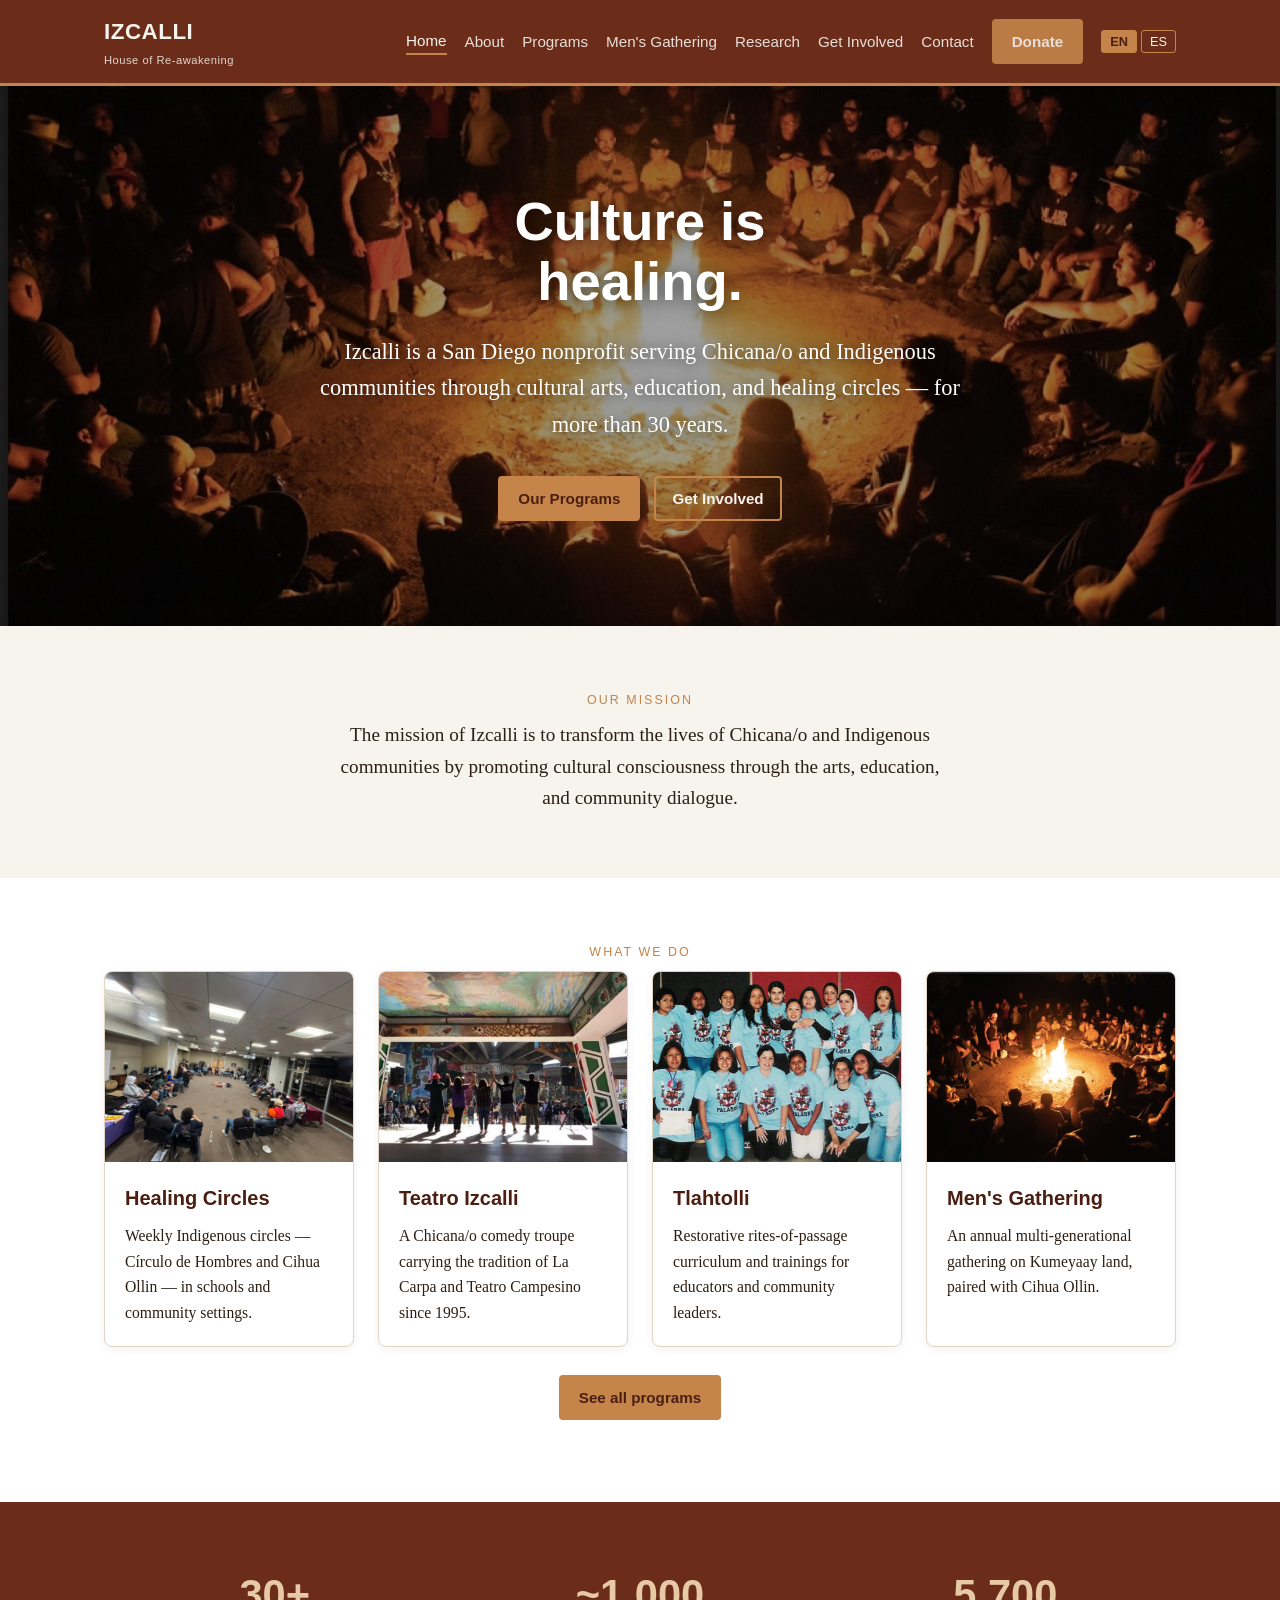
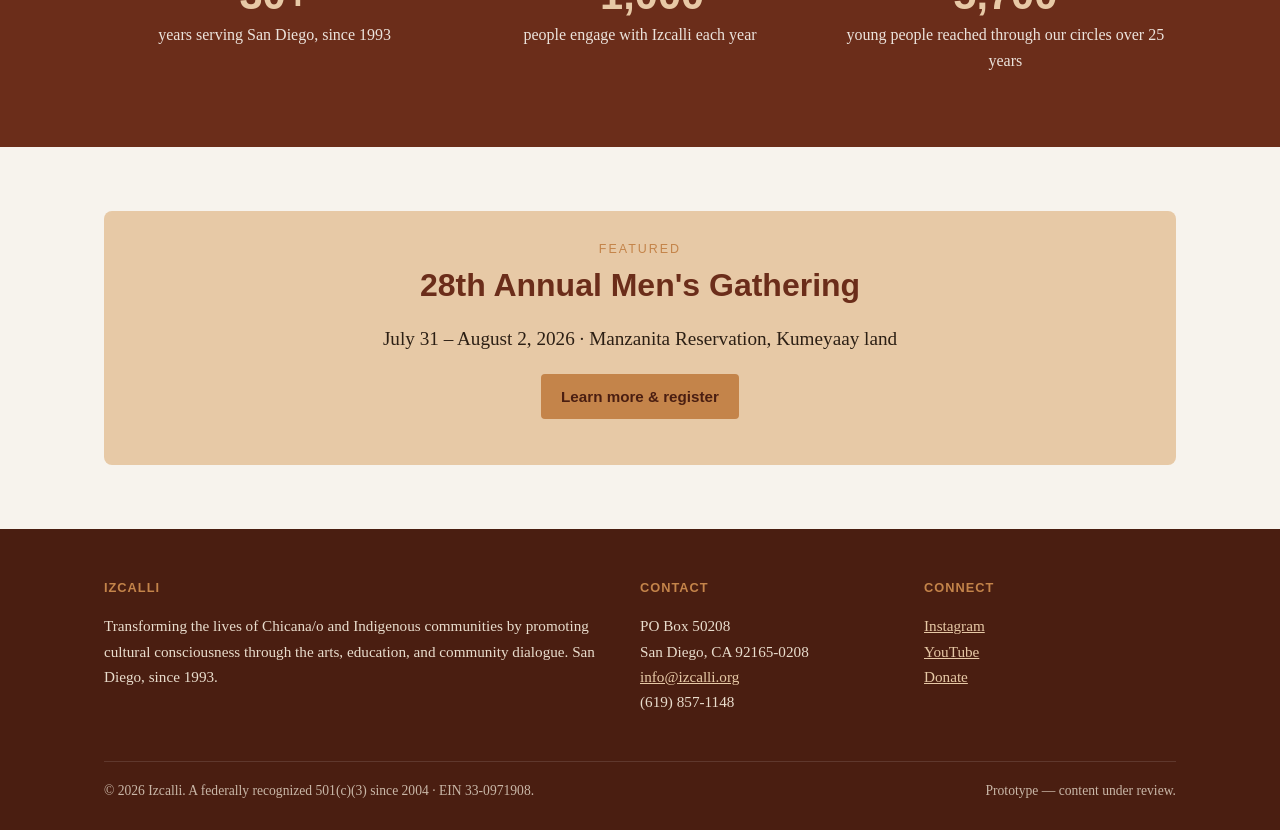
==== index.html @ 0451aa92 "Izcalli.org Phase 1 prototype (noindex preview)" ====
<!DOCTYPE html>
<html lang="en">
<head>
<meta charset="utf-8">
<meta name="viewport" content="width=device-width, initial-scale=1">
<meta name="robots" content="noindex, nofollow">
<title>Home &middot; Izcalli</title>
<link rel="stylesheet" href="assets/style.css">
</head>
<body>
<header class="site-header"><div class="wrap">
  <a class="brand" href="index.html">IZCALLI<small>House of Re-awakening</small></a>
  <nav class="nav"><a href="index.html" class="active">Home</a><a href="about.html">About</a><a href="programs.html">Programs</a><a href="mens-gathering.html">Men's Gathering</a><a href="research.html">Research</a><a href="get-involved.html">Get Involved</a><a href="contact.html">Contact</a>
    <a class="btn" href="donate.html">Donate</a>
    <span class="lang"><button class="on" type="button">EN</button><button type="button" onclick="esNote()">ES</button></span>
  </nav>
</div></header>

<section class="hero">
  <img src="assets/img/hero-circle.jpg" alt="Community gathered around a fire at night">
  <div class="overlay">
    <h1>Culture is healing.</h1>
    <p>Izcalli is a San Diego nonprofit serving Chicana/o and Indigenous communities through cultural arts, education, and healing circles &mdash; for more than 30 years.</p>
    <div class="cta-row">
      <a class="btn" href="programs.html">Our Programs</a>
      <a class="btn ghost" href="get-involved.html">Get Involved</a>
    </div>
  </div>
</section>

<section class="section">
  <div class="wrap center">
    <p class="kicker">Our Mission</p>
    <p class="lead" style="max-width:64ch;margin:0 auto">The mission of Izcalli is to transform the lives of Chicana/o and Indigenous communities by promoting cultural consciousness through the arts, education, and community dialogue.</p>
  </div>
</section>

<section class="section alt">
  <div class="wrap">
    <p class="kicker center">What We Do</p>
    <div class="grid cols-4">
      <div class="card"><img src="assets/img/healing-circle.jpg" alt="Indigenous healing circle"><div class="body"><h3>Healing Circles</h3><p>Weekly Indigenous circles &mdash; C&iacute;rculo de Hombres and Cihua Ollin &mdash; in schools and community settings.</p></div></div>
      <div class="card"><img src="assets/img/teatro.jpg" alt="Teatro Izcalli performers"><div class="body"><h3>Teatro Izcalli</h3><p>A Chicana/o comedy troupe carrying the tradition of La Carpa and Teatro Campesino since 1995.</p></div></div>
      <div class="card"><img src="assets/img/cihua-ollin.jpg" alt="Tlahtolli youth cohort"><div class="body"><h3>Tlahtolli</h3><p>Restorative rites-of-passage curriculum and trainings for educators and community leaders.</p></div></div>
      <div class="card"><img src="assets/img/hero-circle.jpg" alt="Annual Men's Gathering fire"><div class="body"><h3>Men's Gathering</h3><p>An annual multi-generational gathering on Kumeyaay land, paired with Cihua Ollin.</p></div></div>
    </div>
    <p class="center" style="margin-top:28px"><a class="btn" href="programs.html">See all programs</a></p>
  </div>
</section>

<section class="section impact">
  <div class="wrap">
    <div class="grid">
      <div class="stat"><div class="num">30+</div><div class="lbl">years serving San Diego, since 1993</div></div>
      <div class="stat"><div class="num">~1,000</div><div class="lbl">people engage with Izcalli each year</div></div>
      <div class="stat"><div class="num">5,700</div><div class="lbl">young people reached through our circles over 25 years</div></div>
    </div>
  </div>
</section>

<section class="section">
  <div class="wrap">
    <div class="calloutbox">
      <p class="kicker">Featured</p>
      <h2 style="margin-bottom:.2em">28th Annual Men's Gathering</h2>
      <p class="lead">July 31 &ndash; August 2, 2026 &middot; Manzanita Reservation, Kumeyaay land</p>
      <p><a class="btn" href="mens-gathering.html">Learn more &amp; register</a></p>
    </div>
  </div>
</section>

<footer class="site-footer"><div class="wrap">
  <div class="grid">
    <div>
      <h4>Izcalli</h4>
      <p>Transforming the lives of Chicana/o and Indigenous communities by promoting cultural consciousness through the arts, education, and community dialogue. San Diego, since 1993.</p>
    </div>
    <div>
      <h4>Contact</h4>
      <p>PO Box 50208<br>San Diego, CA 92165-0208<br>
      <a href="mailto:info@izcalli.org">info@izcalli.org</a><br>(619) 857-1148</p>
    </div>
    <div>
      <h4>Connect</h4>
      <p><a href="https://www.instagram.com/teatroizcalli/">Instagram</a><br>
      <a href="https://www.youtube.com/@IzcalliOrg">YouTube</a><br>
      <a href="donate.html">Donate</a></p>
    </div>
  </div>
  <div class="bottom">
    <span>&copy; 2026 Izcalli. A federally recognized 501(c)(3) since 2004 &middot; EIN 33-0971908.</span>
    <span>Prototype &mdash; content under review.</span>
  </div>
</div></footer>
<script>function esNote(){alert("La versi\u00f3n en espa\u00f1ol est\u00e1 en camino. The Spanish version of this site is coming soon.");}</script>
</body>
</html>
---- assets/style.css ----
/* Izcalli.org — Phase 1 prototype stylesheet
   Earth-tone palette carried from the existing izcalli-history.html:
   cream #F7F3ED · ink #2C1F14 · maroon #6B2D1A · tan/ochre #C4844A */

:root{
  --cream:#F7F3ED;
  --ink:#2C1F14;
  --maroon:#6B2D1A;
  --maroon-dark:#4A1E11;
  --tan:#C4844A;
  --tan-soft:#E7C9A6;
  --line:#E0D5C5;
  --max:1120px;
}

*{box-sizing:border-box}
html{scroll-behavior:smooth}
body{
  margin:0;
  font-family:Georgia,'Times New Roman',serif;
  background:var(--cream);
  color:var(--ink);
  line-height:1.65;
  font-size:18px;
}
img{max-width:100%;display:block}
a{color:var(--maroon)}
h1,h2,h3,h4,.sans{font-family:'Helvetica Neue',Arial,sans-serif}
h2{font-size:2rem;color:var(--maroon);margin:0 0 .6em;line-height:1.15}
h3{font-size:1.25rem;color:var(--maroon-dark);margin:0 0 .4em}
.wrap{max-width:var(--max);margin:0 auto;padding:0 24px}
.section{padding:64px 0}
.section.alt{background:#fff}
.lead{font-size:1.2rem}
.center{text-align:center}
.muted{color:#6b5d4d;font-size:.95rem}

/* ---------- Header ---------- */
.site-header{
  position:sticky;top:0;z-index:50;
  background:var(--maroon);color:var(--cream);
  border-bottom:3px solid var(--tan);
}
.site-header .wrap{display:flex;align-items:center;gap:24px;
  padding-top:14px;padding-bottom:14px;flex-wrap:wrap}
.brand{font-family:'Helvetica Neue',Arial,sans-serif;font-weight:700;
  font-size:1.4rem;color:var(--cream);text-decoration:none;letter-spacing:.5px}
.brand small{display:block;font-weight:400;font-size:.7rem;opacity:.85;letter-spacing:.5px}
.nav{display:flex;gap:18px;flex-wrap:wrap;margin-left:auto;align-items:center}
.nav a{color:var(--cream);text-decoration:none;font-family:'Helvetica Neue',Arial,sans-serif;
  font-size:.95rem;opacity:.9}
.nav a:hover,.nav a.active{opacity:1;border-bottom:2px solid var(--tan)}
.btn{display:inline-block;background:var(--tan);color:var(--maroon-dark);
  text-decoration:none;font-family:'Helvetica Neue',Arial,sans-serif;font-weight:700;
  padding:10px 20px;border-radius:4px;border:none;cursor:pointer;font-size:.95rem}
.btn:hover{background:var(--tan-soft)}
.btn.ghost{background:transparent;border:2px solid var(--tan);color:var(--cream);padding:8px 16px}
.lang{display:flex;gap:4px;align-items:center;font-family:'Helvetica Neue',Arial,sans-serif;font-size:.8rem}
.lang button{background:transparent;border:1px solid var(--tan);color:var(--cream);
  border-radius:3px;padding:3px 8px;cursor:pointer;font-size:.8rem}
.lang button.on{background:var(--tan);color:var(--maroon-dark);font-weight:700}

/* ---------- Hero ---------- */
.hero{position:relative;color:#fff;text-align:center}
.hero img{width:100%;height:clamp(360px,60vh,620px);object-fit:cover;filter:brightness(.62)}
.hero .overlay{position:absolute;inset:0;display:flex;flex-direction:column;
  justify-content:center;align-items:center;padding:24px}
.hero h1{font-family:'Helvetica Neue',Arial,sans-serif;font-size:clamp(2rem,5vw,3.4rem);
  margin:0 0 .4em;max-width:14ch;text-shadow:0 2px 18px rgba(0,0,0,.55);line-height:1.1}
.hero p{font-size:clamp(1.05rem,2.4vw,1.4rem);max-width:60ch;
  text-shadow:0 2px 14px rgba(0,0,0,.6);margin:0 0 1.4em}
.hero .cta-row{display:flex;gap:14px;flex-wrap:wrap;justify-content:center}

.pagehead{background:var(--maroon-dark);color:var(--cream);padding:56px 0}
.pagehead h1{font-family:'Helvetica Neue',Arial,sans-serif;font-size:clamp(1.9rem,4vw,2.8rem);margin:0 0 .3em}
.pagehead p{margin:0;opacity:.9;max-width:60ch}
.kicker{font-family:'Helvetica Neue',Arial,sans-serif;text-transform:uppercase;
  letter-spacing:2px;font-size:.78rem;color:var(--tan);margin:0 0 8px}

/* ---------- Cards ---------- */
.grid{display:grid;gap:24px}
.cols-2{grid-template-columns:repeat(2,1fr)}
.cols-3{grid-template-columns:repeat(3,1fr)}
.cols-4{grid-template-columns:repeat(4,1fr)}
.card{background:#fff;border:1px solid var(--line);border-radius:8px;overflow:hidden;
  box-shadow:0 2px 10px rgba(74,30,17,.06);display:flex;flex-direction:column}
.card img{height:190px;object-fit:cover;width:100%}
.card .body{padding:20px}
.card h3{margin-top:0}
.card p{margin:0;font-size:.98rem}

.split{display:grid;grid-template-columns:1fr 1fr;gap:48px;align-items:center}
.split img{border-radius:8px;box-shadow:0 6px 20px rgba(74,30,17,.12)}

/* impact band */
.impact{background:var(--maroon);color:var(--cream);text-align:center}
.impact .grid{grid-template-columns:repeat(3,1fr)}
.stat{padding:8px}
.stat .num{font-family:'Helvetica Neue',Arial,sans-serif;font-size:2.6rem;font-weight:700;color:var(--tan-soft);line-height:1}
.stat .lbl{font-size:1rem;opacity:.92;margin-top:6px}

/* pillars / lists */
.pillars{display:grid;grid-template-columns:repeat(2,1fr);gap:22px;margin-top:8px}
.pillar{background:var(--cream);border-left:4px solid var(--tan);padding:16px 20px;border-radius:0 6px 6px 0}
.pillar h3{margin:0 0 .3em;font-size:1.08rem}
.pillar p{margin:0;font-size:.96rem}

blockquote{margin:0;padding:18px 26px;border-left:5px solid var(--tan);
  background:#fff;font-style:italic;color:var(--maroon-dark);font-size:1.15rem;border-radius:0 8px 8px 0}

.timeline{list-style:none;padding:0;margin:0;border-left:3px solid var(--tan);max-width:760px}
.timeline li{position:relative;padding:0 0 26px 28px}
.timeline li::before{content:"";position:absolute;left:-9px;top:4px;width:14px;height:14px;
  background:var(--maroon);border:3px solid var(--cream);border-radius:50%}
.timeline .yr{font-family:'Helvetica Neue',Arial,sans-serif;font-weight:700;color:var(--maroon)}

.calloutbox{background:var(--tan-soft);border-radius:8px;padding:28px 32px;text-align:center}
.note{background:#fff7ec;border:1px dashed var(--tan);border-radius:6px;padding:12px 16px;
  font-size:.9rem;color:#7a5a32}

.recog{columns:2;column-gap:40px}
.recog li{margin-bottom:8px;break-inside:avoid}
@media(max-width:760px){.recog{columns:1}}

ul.clean{list-style:none;padding:0}
ul.clean li{padding:8px 0 8px 28px;position:relative;border-bottom:1px solid var(--line)}
ul.clean li::before{content:"❖";position:absolute;left:0;color:var(--tan)}

/* ---------- Footer ---------- */
.site-footer{background:var(--maroon-dark);color:#e9ddcd;padding:48px 0 28px;font-size:.95rem}
.site-footer a{color:var(--tan-soft)}
.site-footer .grid{grid-template-columns:2fr 1fr 1fr;gap:32px}
.site-footer h4{font-family:'Helvetica Neue',Arial,sans-serif;color:var(--tan);
  text-transform:uppercase;letter-spacing:1px;font-size:.8rem;margin:0 0 12px}
.site-footer .bottom{border-top:1px solid rgba(255,255,255,.15);margin-top:32px;
  padding-top:18px;display:flex;justify-content:space-between;flex-wrap:wrap;gap:8px;opacity:.8;font-size:.85rem}

/* responsive */
@media(max-width:880px){
  .cols-3,.cols-4{grid-template-columns:repeat(2,1fr)}
  .split,.pillars,.impact .grid,.site-footer .grid{grid-template-columns:1fr}
  .nav{width:100%;margin-left:0}
}
@media(max-width:520px){
  .cols-2,.cols-3,.cols-4,.impact .grid{grid-template-columns:1fr}
}
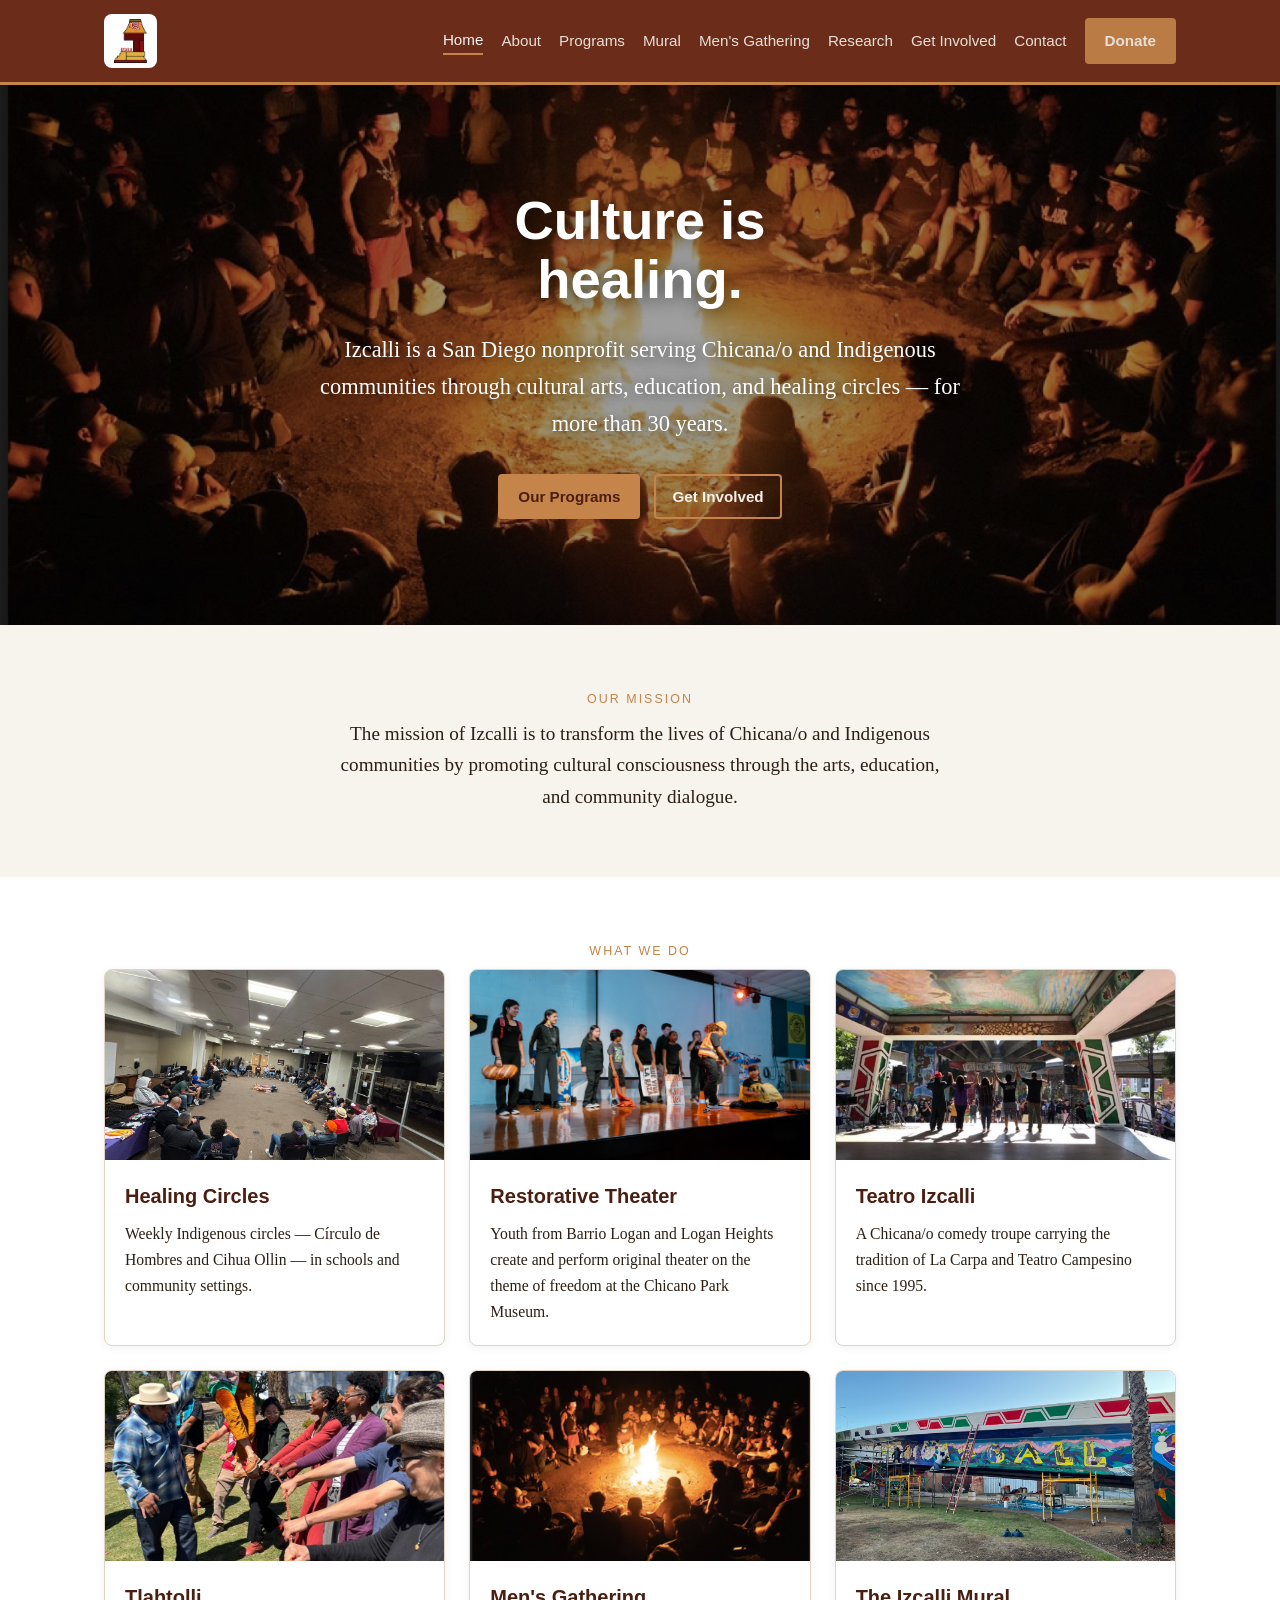
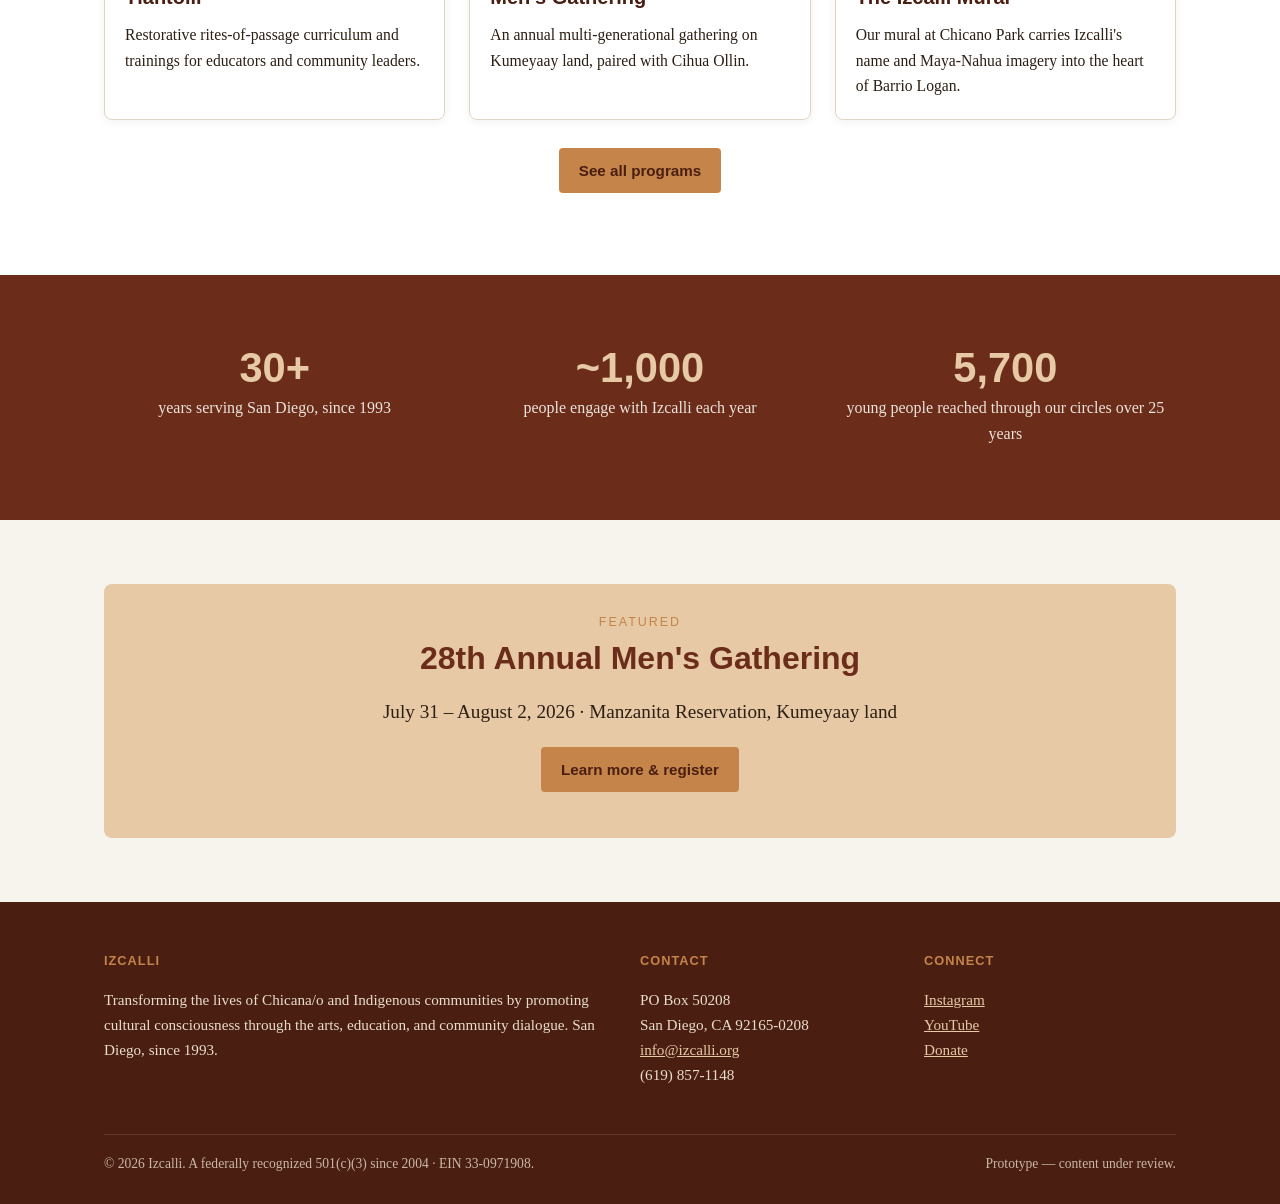
==== commit bdbfe654: "Site edits: logo, Mural page, Restorative Theater, full board bios, research stats; remove EN/ES tog" ====
--- a/index.html
+++ b/index.html
@@ -9,10 +9,9 @@
 </head>
 <body>
 <header class="site-header"><div class="wrap">
-  <a class="brand" href="index.html">IZCALLI<small>House of Re-awakening</small></a>
-  <nav class="nav"><a href="index.html" class="active">Home</a><a href="about.html">About</a><a href="programs.html">Programs</a><a href="mens-gathering.html">Men's Gathering</a><a href="research.html">Research</a><a href="get-involved.html">Get Involved</a><a href="contact.html">Contact</a>
+  <a class="brand" href="index.html"><img src="assets/img/logo.png" alt="Izcalli"></a>
+  <nav class="nav"><a href="index.html" class="active">Home</a><a href="about.html">About</a><a href="programs.html">Programs</a><a href="mural.html">Mural</a><a href="mens-gathering.html">Men's Gathering</a><a href="research.html">Research</a><a href="get-involved.html">Get Involved</a><a href="contact.html">Contact</a>
     <a class="btn" href="donate.html">Donate</a>
-    <span class="lang"><button class="on" type="button">EN</button><button type="button" onclick="esNote()">ES</button></span>
   </nav>
 </div></header>
 
@@ -38,11 +37,13 @@
 <section class="section alt">
   <div class="wrap">
     <p class="kicker center">What We Do</p>
-    <div class="grid cols-4">
+    <div class="grid cols-3">
       <div class="card"><img src="assets/img/healing-circle.jpg" alt="Indigenous healing circle"><div class="body"><h3>Healing Circles</h3><p>Weekly Indigenous circles &mdash; C&iacute;rculo de Hombres and Cihua Ollin &mdash; in schools and community settings.</p></div></div>
+      <div class="card"><a href="programs.html"><img src="assets/img/restorative-theater.jpg" alt="Youth performing original theater at Chicano Park"></a><div class="body"><h3>Restorative Theater</h3><p>Youth from Barrio Logan and Logan Heights create and perform original theater on the theme of freedom at the Chicano Park Museum.</p></div></div>
       <div class="card"><img src="assets/img/teatro.jpg" alt="Teatro Izcalli performers"><div class="body"><h3>Teatro Izcalli</h3><p>A Chicana/o comedy troupe carrying the tradition of La Carpa and Teatro Campesino since 1995.</p></div></div>
-      <div class="card"><img src="assets/img/cihua-ollin.jpg" alt="Tlahtolli youth cohort"><div class="body"><h3>Tlahtolli</h3><p>Restorative rites-of-passage curriculum and trainings for educators and community leaders.</p></div></div>
+      <div class="card"><img src="assets/img/training.jpg" alt="Tlahtolli training circle"><div class="body"><h3>Tlahtolli</h3><p>Restorative rites-of-passage curriculum and trainings for educators and community leaders.</p></div></div>
       <div class="card"><img src="assets/img/hero-circle.jpg" alt="Annual Men's Gathering fire"><div class="body"><h3>Men's Gathering</h3><p>An annual multi-generational gathering on Kumeyaay land, paired with Cihua Ollin.</p></div></div>
+      <div class="card"><a href="mural.html"><img src="assets/img/mural.jpg" alt="The Izcalli mural at Chicano Park"></a><div class="body"><h3>The Izcalli Mural</h3><p>Our mural at Chicano Park carries Izcalli's name and Maya-Nahua imagery into the heart of Barrio Logan.</p></div></div>
     </div>
     <p class="center" style="margin-top:28px"><a class="btn" href="programs.html">See all programs</a></p>
   </div>
@@ -92,6 +93,5 @@
     <span>Prototype &mdash; content under review.</span>
   </div>
 </div></footer>
-<script>function esNote(){alert("La versi\u00f3n en espa\u00f1ol est\u00e1 en camino. The Spanish version of this site is coming soon.");}</script>
 </body>
 </html>
--- a/assets/style.css
+++ b/assets/style.css
@@ -144,3 +144,21 @@
 @media(max-width:520px){
   .cols-2,.cols-3,.cols-4,.impact .grid{grid-template-columns:1fr}
 }
+
+/* ---------- Logo / bios / gallery (added 2026-06-14) ---------- */
+.brand img{height:54px;width:auto;display:block;background:#fff;
+  padding:5px 10px;border-radius:8px}
+
+.bios{max-width:820px}
+.bio{padding:22px 0;border-bottom:1px solid var(--line)}
+.bio:last-child{border-bottom:none}
+.bio h3{margin:0 0 2px}
+.bio .role{font-family:'Helvetica Neue',Arial,sans-serif;font-weight:700;
+  color:var(--maroon);font-size:.92rem;margin:0 0 10px;text-transform:uppercase;letter-spacing:.5px}
+.bio p{margin:0}
+
+.gallery{display:grid;grid-template-columns:repeat(3,1fr);gap:14px;margin-top:26px}
+.gallery figure{margin:0}
+.gallery img{width:100%;height:240px;object-fit:cover;border-radius:8px;display:block}
+.gallery figcaption{font-size:.85rem;color:var(--muted,#7a5a32);margin-top:6px}
+@media(max-width:760px){.gallery{grid-template-columns:1fr}}
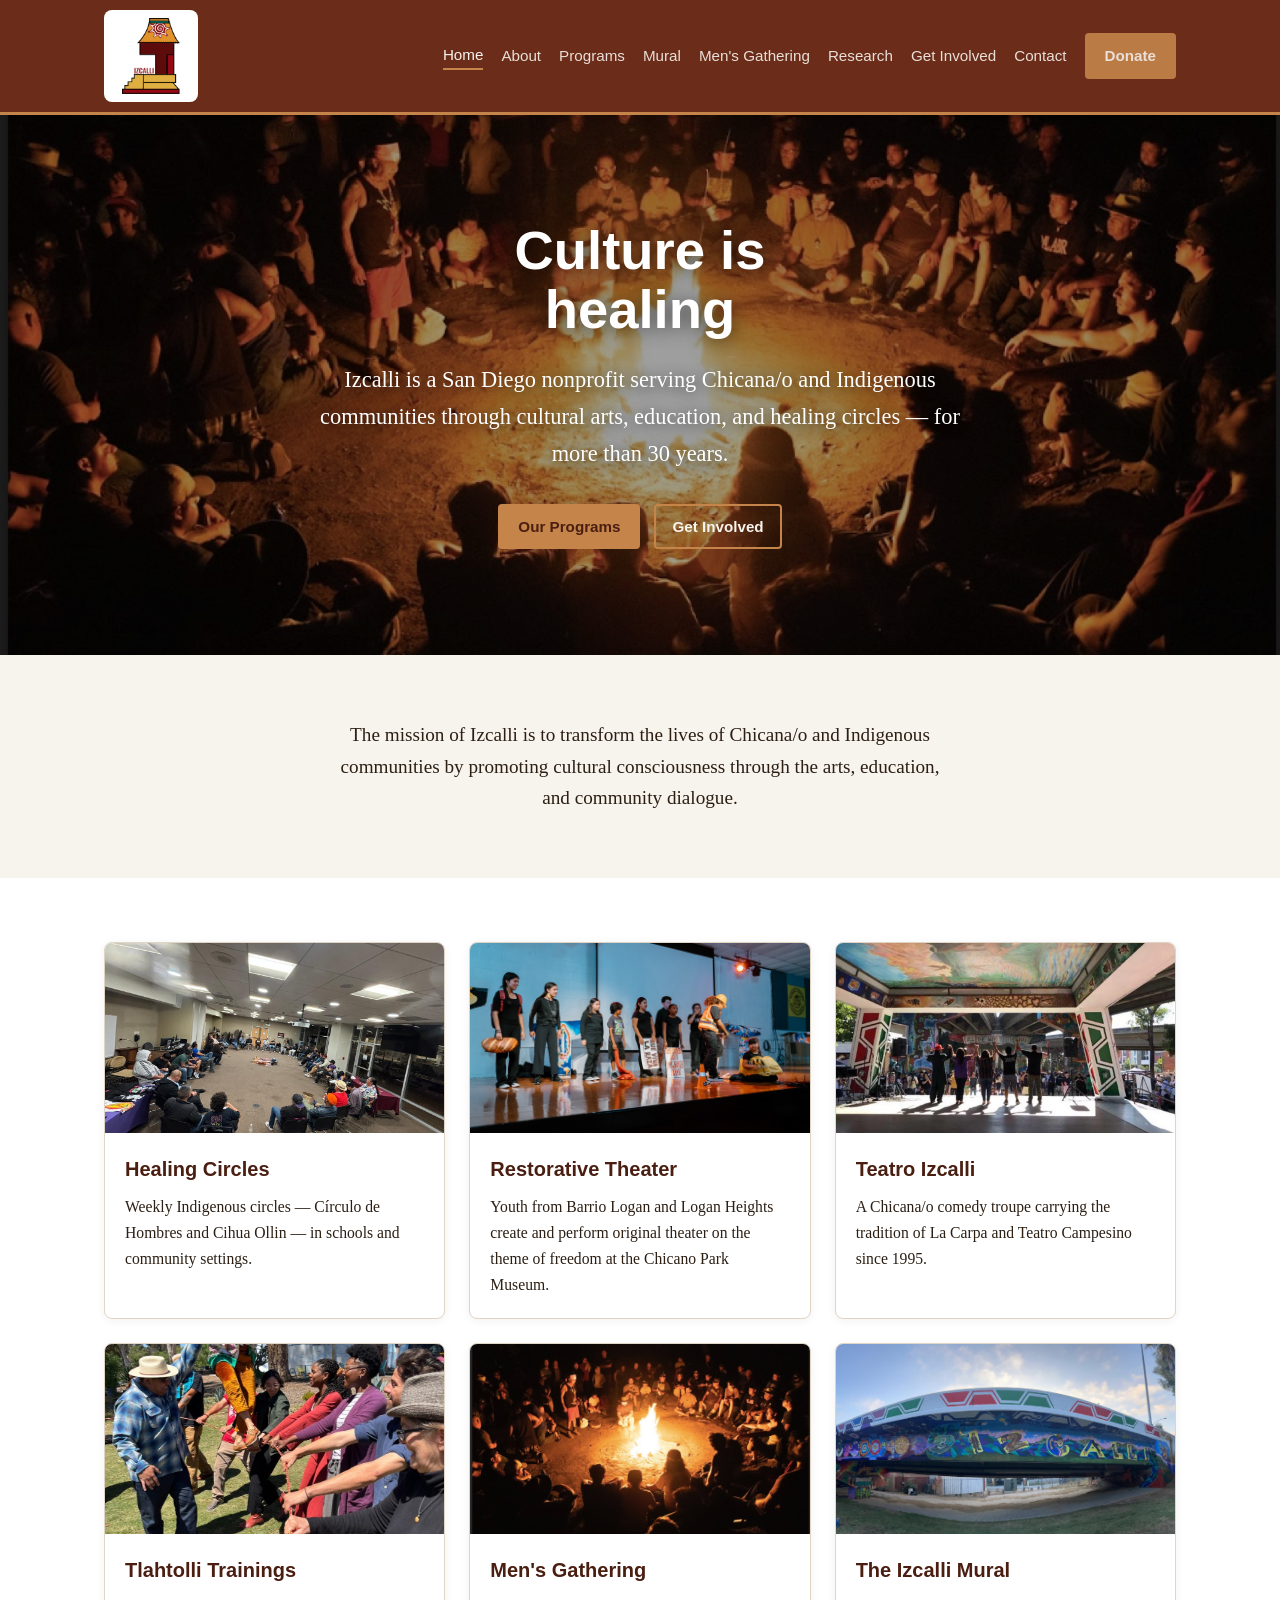
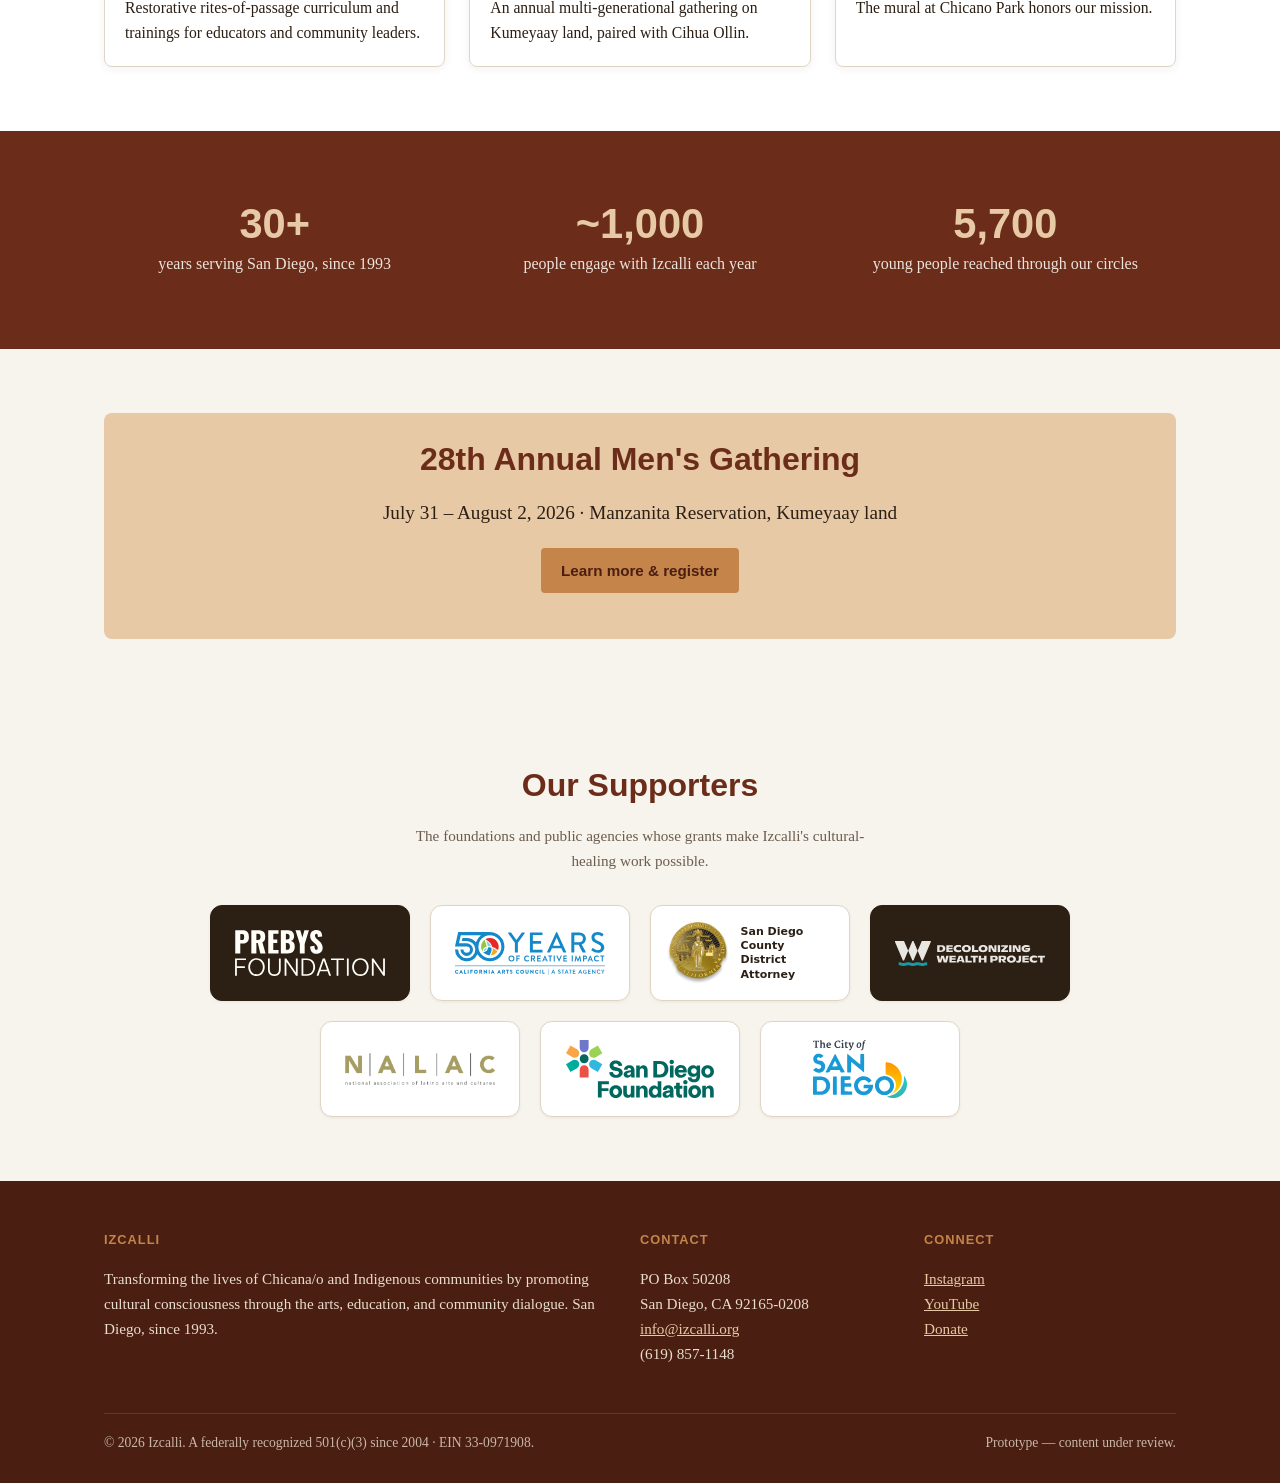
==== commit e4281505: "Funder/supporters wall redesign + all photo assets Rebuild "Our Supporters" as a light card wall: wh" ====
--- a/index.html
+++ b/index.html
@@ -8,7 +8,7 @@
 <link rel="stylesheet" href="assets/style.css">
 </head>
 <body>
-<header class="site-header"><div class="wrap">
+<header class="site-header home"><div class="wrap">
   <a class="brand" href="index.html"><img src="assets/img/logo.png" alt="Izcalli"></a>
   <nav class="nav"><a href="index.html" class="active">Home</a><a href="about.html">About</a><a href="programs.html">Programs</a><a href="mural.html">Mural</a><a href="mens-gathering.html">Men's Gathering</a><a href="research.html">Research</a><a href="get-involved.html">Get Involved</a><a href="contact.html">Contact</a>
     <a class="btn" href="donate.html">Donate</a>
@@ -18,7 +18,7 @@
 <section class="hero">
   <img src="assets/img/hero-circle.jpg" alt="Community gathered around a fire at night">
   <div class="overlay">
-    <h1>Culture is healing.</h1>
+    <h1>Culture is healing</h1>
     <p>Izcalli is a San Diego nonprofit serving Chicana/o and Indigenous communities through cultural arts, education, and healing circles &mdash; for more than 30 years.</p>
     <div class="cta-row">
       <a class="btn" href="programs.html">Our Programs</a>
@@ -29,23 +29,20 @@
 
 <section class="section">
   <div class="wrap center">
-    <p class="kicker">Our Mission</p>
     <p class="lead" style="max-width:64ch;margin:0 auto">The mission of Izcalli is to transform the lives of Chicana/o and Indigenous communities by promoting cultural consciousness through the arts, education, and community dialogue.</p>
   </div>
 </section>
 
 <section class="section alt">
   <div class="wrap">
-    <p class="kicker center">What We Do</p>
     <div class="grid cols-3">
-      <div class="card"><img src="assets/img/healing-circle.jpg" alt="Indigenous healing circle"><div class="body"><h3>Healing Circles</h3><p>Weekly Indigenous circles &mdash; C&iacute;rculo de Hombres and Cihua Ollin &mdash; in schools and community settings.</p></div></div>
-      <div class="card"><a href="programs.html"><img src="assets/img/restorative-theater.jpg" alt="Youth performing original theater at Chicano Park"></a><div class="body"><h3>Restorative Theater</h3><p>Youth from Barrio Logan and Logan Heights create and perform original theater on the theme of freedom at the Chicano Park Museum.</p></div></div>
-      <div class="card"><img src="assets/img/teatro.jpg" alt="Teatro Izcalli performers"><div class="body"><h3>Teatro Izcalli</h3><p>A Chicana/o comedy troupe carrying the tradition of La Carpa and Teatro Campesino since 1995.</p></div></div>
-      <div class="card"><img src="assets/img/training.jpg" alt="Tlahtolli training circle"><div class="body"><h3>Tlahtolli</h3><p>Restorative rites-of-passage curriculum and trainings for educators and community leaders.</p></div></div>
-      <div class="card"><img src="assets/img/hero-circle.jpg" alt="Annual Men's Gathering fire"><div class="body"><h3>Men's Gathering</h3><p>An annual multi-generational gathering on Kumeyaay land, paired with Cihua Ollin.</p></div></div>
-      <div class="card"><a href="mural.html"><img src="assets/img/mural.jpg" alt="The Izcalli mural at Chicano Park"></a><div class="body"><h3>The Izcalli Mural</h3><p>Our mural at Chicano Park carries Izcalli's name and Maya-Nahua imagery into the heart of Barrio Logan.</p></div></div>
+      <a class="card" href="programs.html#healing-circles"><img src="assets/img/healing-circle.jpg" alt="Indigenous healing circle"><div class="body"><h3>Healing Circles</h3><p>Weekly Indigenous circles &mdash; C&iacute;rculo de Hombres and Cihua Ollin &mdash; in schools and community settings.</p></div></a>
+      <a class="card" href="programs.html#restorative-theater"><img src="assets/img/restorative-theater.jpg" alt="Youth performing original theater at Chicano Park"><div class="body"><h3>Restorative Theater</h3><p>Youth from Barrio Logan and Logan Heights create and perform original theater on the theme of freedom at the Chicano Park Museum.</p></div></a>
+      <a class="card" href="programs.html#teatro"><img src="assets/img/teatro.jpg" alt="Teatro Izcalli performers"><div class="body"><h3>Teatro Izcalli</h3><p>A Chicana/o comedy troupe carrying the tradition of La Carpa and Teatro Campesino since 1995.</p></div></a>
+      <a class="card" href="programs.html#tlahtolli"><img src="assets/img/training.jpg" alt="Tlahtolli training circle"><div class="body"><h3>Tlahtolli Trainings</h3><p>Restorative rites-of-passage curriculum and trainings for educators and community leaders.</p></div></a>
+      <a class="card" href="mens-gathering.html"><img src="assets/img/hero-circle.jpg" alt="Annual Men's Gathering fire"><div class="body"><h3>Men's Gathering</h3><p>An annual multi-generational gathering on Kumeyaay land, paired with Cihua Ollin.</p></div></a>
+      <a class="card" href="mural.html"><img src="assets/img/mural-izcalli.jpg" alt="The Izcalli mural at Chicano Park"><div class="body"><h3>The Izcalli Mural</h3><p>The mural at Chicano Park honors our mission.</p></div></a>
     </div>
-    <p class="center" style="margin-top:28px"><a class="btn" href="programs.html">See all programs</a></p>
   </div>
 </section>
 
@@ -54,7 +51,7 @@
     <div class="grid">
       <div class="stat"><div class="num">30+</div><div class="lbl">years serving San Diego, since 1993</div></div>
       <div class="stat"><div class="num">~1,000</div><div class="lbl">people engage with Izcalli each year</div></div>
-      <div class="stat"><div class="num">5,700</div><div class="lbl">young people reached through our circles over 25 years</div></div>
+      <div class="stat"><div class="num">5,700</div><div class="lbl">young people reached through our circles</div></div>
     </div>
   </div>
 </section>
@@ -62,7 +59,6 @@
 <section class="section">
   <div class="wrap">
     <div class="calloutbox">
-      <p class="kicker">Featured</p>
       <h2 style="margin-bottom:.2em">28th Annual Men's Gathering</h2>
       <p class="lead">July 31 &ndash; August 2, 2026 &middot; Manzanita Reservation, Kumeyaay land</p>
       <p><a class="btn" href="mens-gathering.html">Learn more &amp; register</a></p>
@@ -70,6 +66,11 @@
   </div>
 </section>
 
+<section class="section funders-section"><div class="wrap center">
+  <h2>Our Supporters</h2>
+  <p class="muted" style="max-width:62ch;margin:0 auto">The foundations and public agencies whose grants make Izcalli's cultural-healing work possible.</p>
+  <div class="funders"><div class="funder-card funder-card--dark"><img src="assets/img/funders/prebys.svg" alt="Prebys Foundation" title="Prebys Foundation"></div><div class="funder-card"><img src="assets/img/funders/california-arts-council.svg" alt="California Arts Council" title="California Arts Council"></div><div class="funder-card funder-card--seal"><img src="assets/img/funders/sd-district-attorney.png" alt="San Diego County District Attorney"><span class="funder-name">San Diego County District Attorney</span></div><div class="funder-card funder-card--dark"><img src="assets/img/funders/decolonizing-wealth.svg" alt="Decolonizing Wealth Project" title="Decolonizing Wealth Project"></div><div class="funder-card"><img src="assets/img/funders/nalac.png" alt="National Association of Latino Arts and Cultures" title="National Association of Latino Arts and Cultures"></div><div class="funder-card"><img src="assets/img/funders/san-diego-foundation.svg" alt="San Diego Foundation" title="San Diego Foundation"></div><div class="funder-card"><img src="assets/img/funders/city-of-san-diego.svg" alt="City of San Diego" title="City of San Diego"></div></div>
+</div></section>
 <footer class="site-footer"><div class="wrap">
   <div class="grid">
     <div>
--- a/assets/style.css
+++ b/assets/style.css
@@ -76,6 +76,8 @@
 .pagehead p{margin:0;opacity:.9;max-width:60ch}
 .kicker{font-family:'Helvetica Neue',Arial,sans-serif;text-transform:uppercase;
   letter-spacing:2px;font-size:.78rem;color:var(--tan);margin:0 0 8px}
+.tagline{color:var(--maroon);font-weight:600;font-style:italic;
+  font-size:1.08rem;margin:-2px 0 14px;max-width:60ch}
 
 /* ---------- Cards ---------- */
 .grid{display:grid;gap:24px}
@@ -88,6 +90,12 @@
 .card .body{padding:20px}
 .card h3{margin-top:0}
 .card p{margin:0;font-size:.98rem}
+a.card{text-decoration:none;color:inherit;transition:box-shadow .15s ease,transform .15s ease}
+a.card:hover{box-shadow:0 8px 22px rgba(74,30,17,.16);transform:translateY(-3px)}
+a.card:hover h3{color:var(--maroon)}
+
+/* anchor jump offset for the sticky header */
+[id]{scroll-margin-top:96px}
 
 .split{display:grid;grid-template-columns:1fr 1fr;gap:48px;align-items:center}
 .split img{border-radius:8px;box-shadow:0 6px 20px rgba(74,30,17,.12)}
@@ -146,8 +154,12 @@
 }
 
 /* ---------- Logo / bios / gallery (added 2026-06-14) ---------- */
-.brand img{height:54px;width:auto;display:block;background:#fff;
-  padding:5px 10px;border-radius:8px}
+.brand img{height:68px;width:auto;display:block;background:#fff;
+  padding:6px 12px;border-radius:8px}
+
+/* homepage: keep the logo prominent but on one compact row with the nav */
+.site-header.home .wrap{padding-top:10px;padding-bottom:10px}
+.site-header.home .brand img{height:92px;padding:8px 18px}
 
 .bios{max-width:820px}
 .bio{padding:22px 0;border-bottom:1px solid var(--line)}
@@ -160,5 +172,59 @@
 .gallery{display:grid;grid-template-columns:repeat(3,1fr);gap:14px;margin-top:26px}
 .gallery figure{margin:0}
 .gallery img{width:100%;height:240px;object-fit:cover;border-radius:8px;display:block}
+/* anchor the crop to the top so heads aren't cut off in tall/portrait photos */
+.gallery img.top{object-position:center top}
+
+/* ---------- Pull quotes (testimonials) ---------- */
+.pullquote{margin:0;padding:24px 30px;border-left:5px solid var(--tan);
+  background:#fff;border-radius:10px;box-shadow:0 6px 18px rgba(74,30,17,.08);
+  font-size:1.08rem;font-style:italic;line-height:1.5;color:var(--ink)}
+.pullquote cite{display:block;margin-top:14px;font-style:normal;font-weight:700;
+  font-size:.9rem;letter-spacing:.3px;color:var(--maroon);
+  font-family:'Helvetica Neue',Arial,sans-serif}
+.pullquote.feature{text-align:center;border-left:none;border-top:5px solid var(--tan);
+  font-size:1.3rem;max-width:880px;margin:0 auto;padding:34px 40px}
+.quote-pair{display:grid;grid-template-columns:1fr 1fr;gap:22px;margin-top:26px}
+@media(max-width:760px){.quote-pair{grid-template-columns:1fr}
+  .pullquote.feature{font-size:1.12rem;padding:26px 22px}}
 .gallery figcaption{font-size:.85rem;color:var(--muted,#7a5a32);margin-top:6px}
 @media(max-width:760px){.gallery{grid-template-columns:1fr}}
+
+/* full-width uncropped mural photo (panorama) */
+.mural-pano{margin:26px 0 0}
+.mural-pano img{width:100%;height:auto;display:block;border-radius:10px}
+.mural-pano figcaption{font-size:.85rem;color:var(--muted,#7a5a32);margin-top:6px}
+
+/* program photo strip: a row of real moments under a program description */
+.photo-strip{display:grid;grid-template-columns:repeat(auto-fit,minmax(170px,1fr));gap:12px;margin-top:24px}
+.photo-strip img{width:100%;height:160px;object-fit:cover;border-radius:8px;display:block;
+  box-shadow:0 4px 14px rgba(74,30,17,.12)}
+@media(max-width:760px){.photo-strip{grid-template-columns:repeat(2,1fr)}}
+/* "natural" strip: horizontal photos shown uncropped (no head cut-off) */
+.photo-strip.natural{grid-template-columns:repeat(2,1fr);align-items:start}
+.photo-strip.natural img{height:auto;object-fit:contain}
+@media(max-width:760px){.photo-strip.natural{grid-template-columns:1fr}}
+
+/* community life: grouped photo clusters */
+.community .cluster{margin-top:30px}
+.community .cluster h3{margin:0 0 4px}
+.community .cluster p.muted{margin:0 0 14px;max-width:72ch}
+
+/* funders / supporters wall (light section, per-logo cards) */
+.funders-section{background:var(--cream)}
+.funders{display:flex;flex-wrap:wrap;align-items:stretch;justify-content:center;
+  gap:20px;margin-top:32px}
+.funder-card{display:flex;align-items:center;justify-content:center;
+  background:#fff;border:1px solid var(--line);border-radius:12px;
+  box-shadow:0 1px 3px rgba(44,31,20,.06);
+  width:200px;height:96px;padding:18px 24px}
+.funder-card--dark{background:var(--ink);border-color:var(--ink)}
+.funder-card img{max-height:100%;max-width:100%;width:auto;object-fit:contain;display:block}
+/* seal-only funder (e.g. SD DA): seal + readable name caption */
+.funder-card--seal{justify-content:flex-start;gap:12px;padding:12px 16px}
+.funder-card--seal img{height:62px;max-height:none;flex:none}
+.funder-card--seal .funder-name{font:600 11px/1.3 var(--sans,system-ui,sans-serif);
+  color:var(--ink);text-align:left}
+@media(max-width:760px){.funders{gap:14px}.funder-card{width:148px;height:78px;padding:14px 18px}
+  .funder-card--seal{padding:10px 12px;gap:9px}.funder-card--seal img{height:48px}
+  .funder-card--seal .funder-name{font-size:10px}}
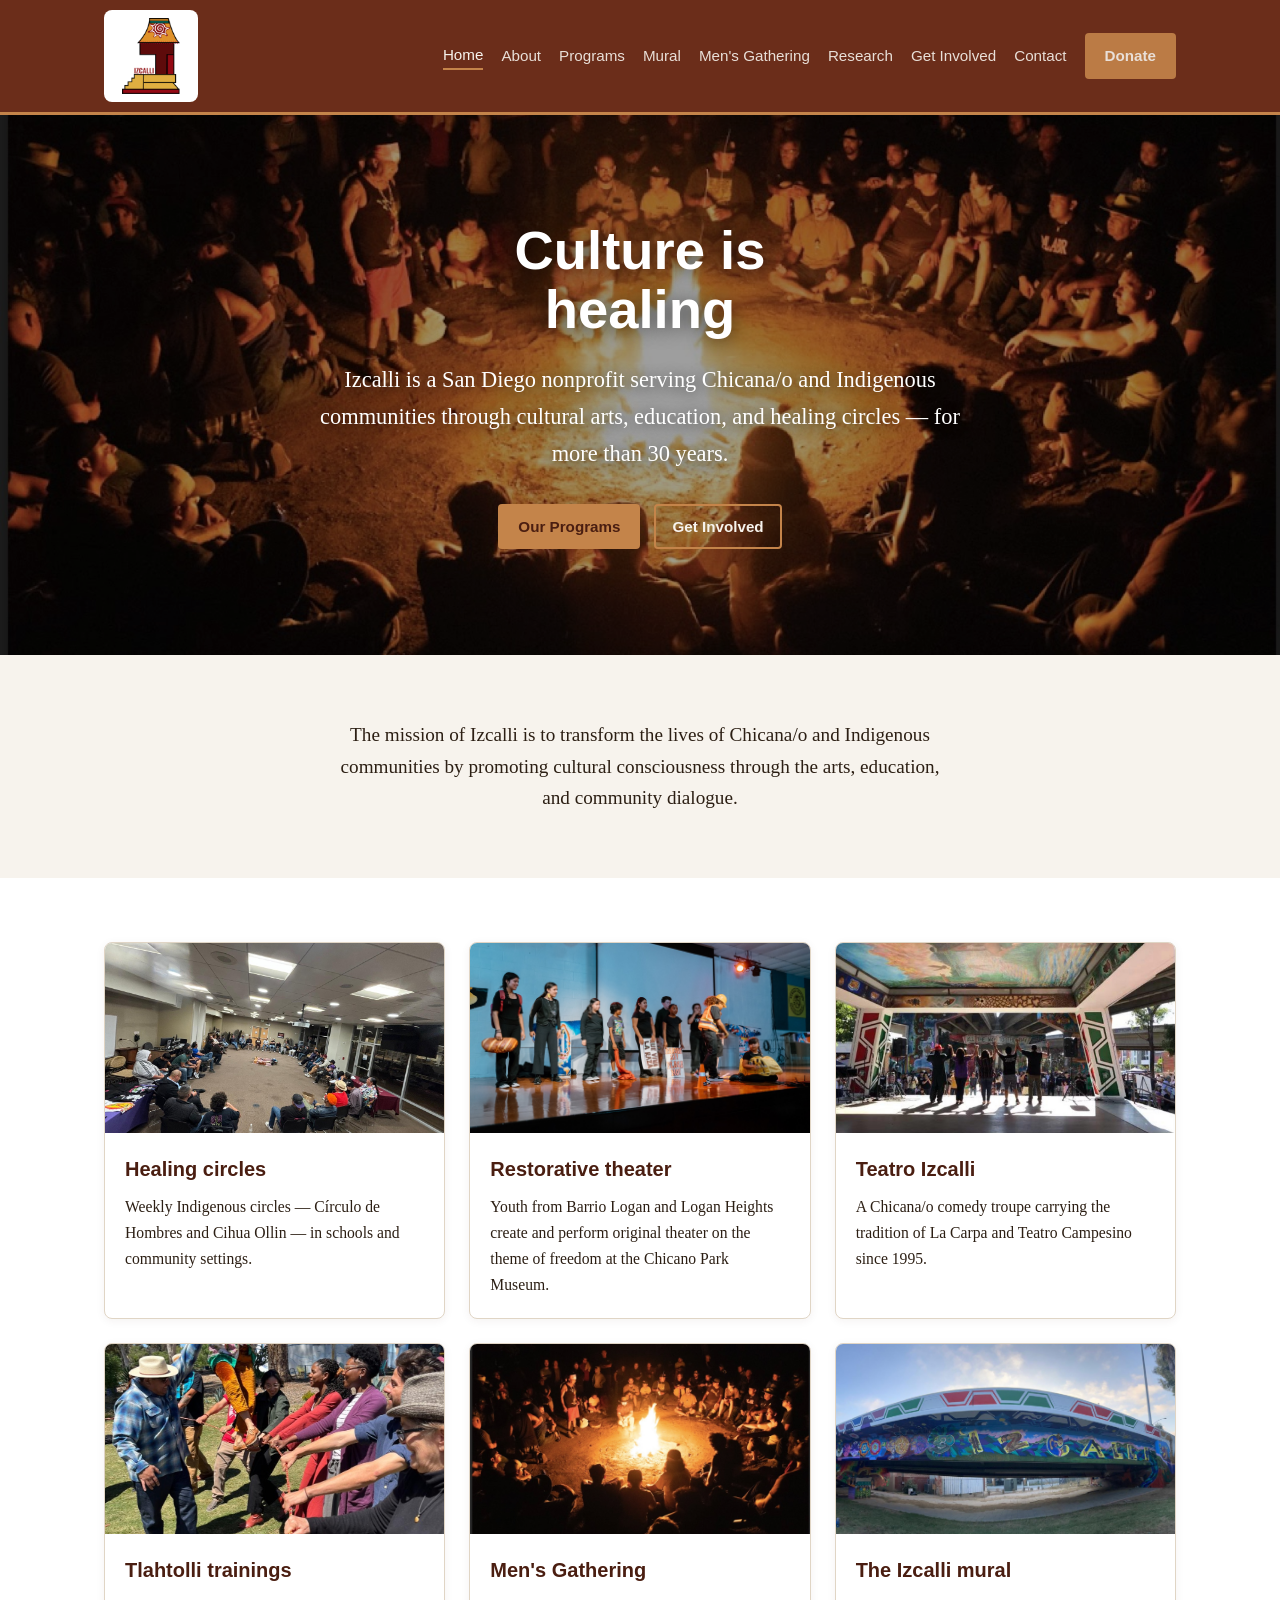
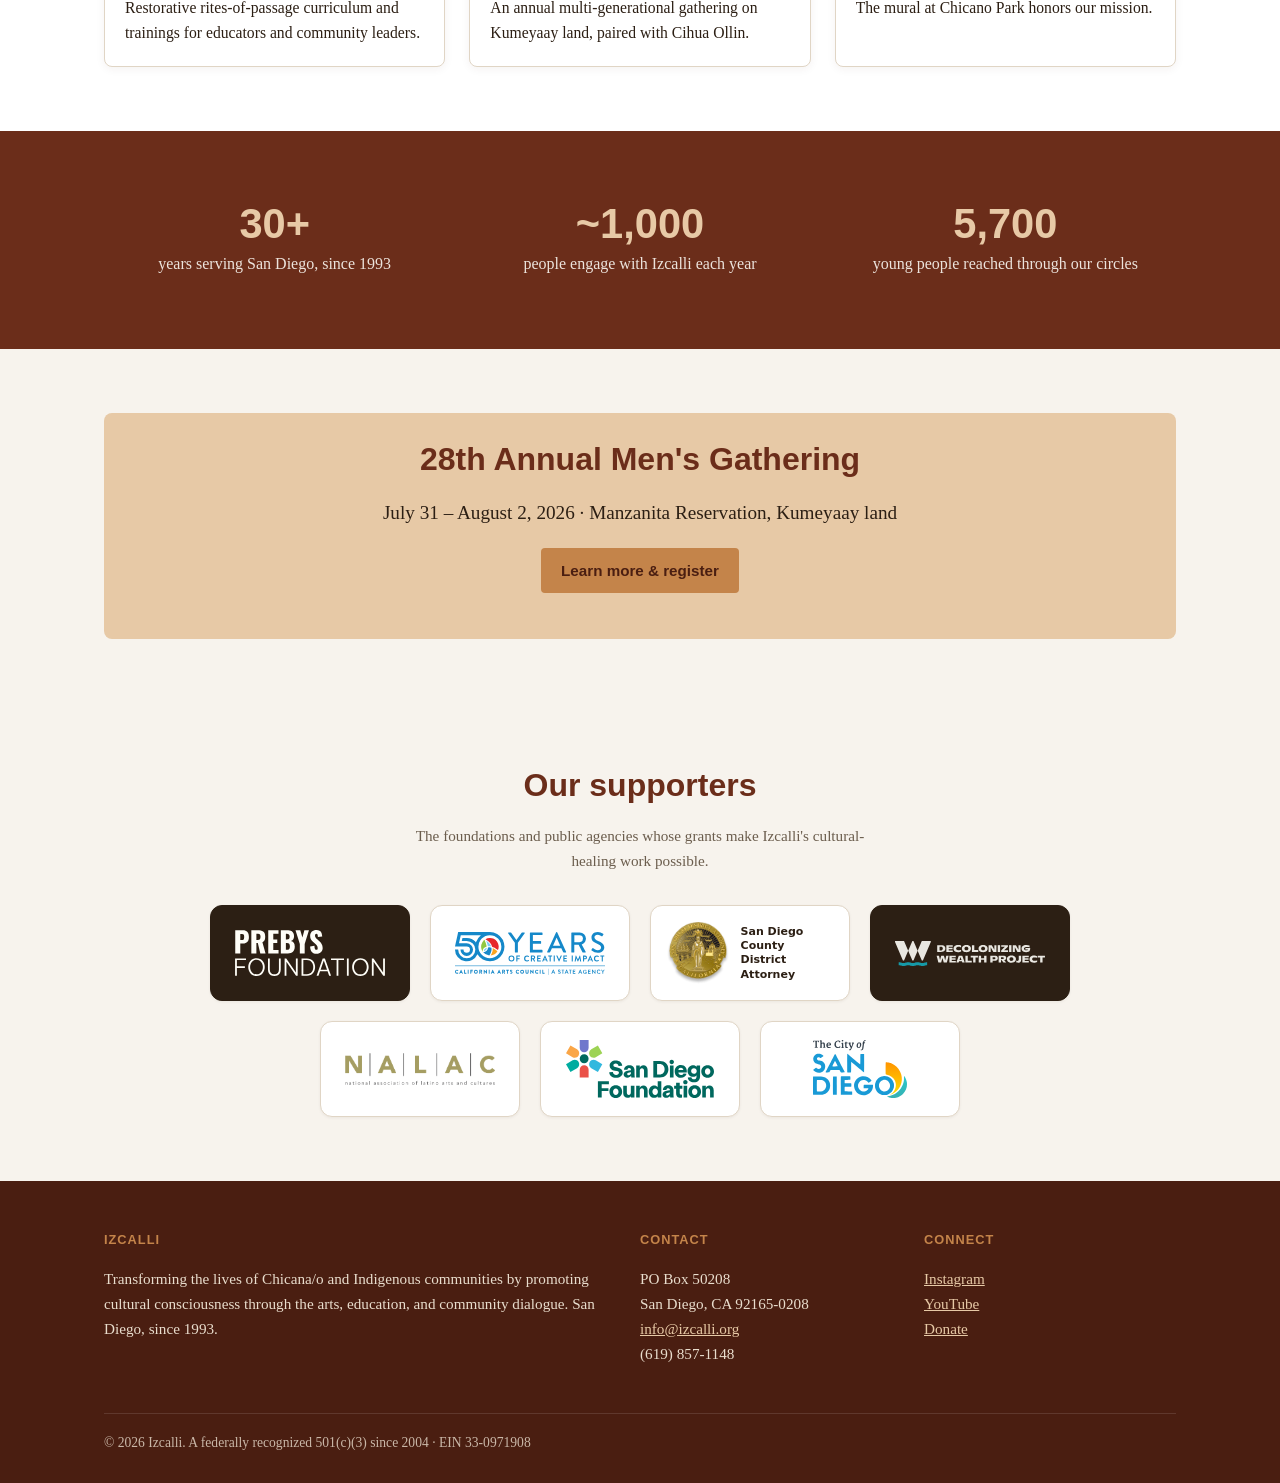
==== commit 388dda61: "Copy edits: remove prototype banner, EIN period, Re-awakening hyphen; sentence-case headings; mural " ====
--- a/index.html
+++ b/index.html
@@ -36,12 +36,12 @@
 <section class="section alt">
   <div class="wrap">
     <div class="grid cols-3">
-      <a class="card" href="programs.html#healing-circles"><img src="assets/img/healing-circle.jpg" alt="Indigenous healing circle"><div class="body"><h3>Healing Circles</h3><p>Weekly Indigenous circles &mdash; C&iacute;rculo de Hombres and Cihua Ollin &mdash; in schools and community settings.</p></div></a>
-      <a class="card" href="programs.html#restorative-theater"><img src="assets/img/restorative-theater.jpg" alt="Youth performing original theater at Chicano Park"><div class="body"><h3>Restorative Theater</h3><p>Youth from Barrio Logan and Logan Heights create and perform original theater on the theme of freedom at the Chicano Park Museum.</p></div></a>
+      <a class="card" href="programs.html#healing-circles"><img src="assets/img/healing-circle.jpg" alt="Indigenous healing circle"><div class="body"><h3>Healing circles</h3><p>Weekly Indigenous circles &mdash; C&iacute;rculo de Hombres and Cihua Ollin &mdash; in schools and community settings.</p></div></a>
+      <a class="card" href="programs.html#restorative-theater"><img src="assets/img/restorative-theater.jpg" alt="Youth performing original theater at Chicano Park"><div class="body"><h3>Restorative theater</h3><p>Youth from Barrio Logan and Logan Heights create and perform original theater on the theme of freedom at the Chicano Park Museum.</p></div></a>
       <a class="card" href="programs.html#teatro"><img src="assets/img/teatro.jpg" alt="Teatro Izcalli performers"><div class="body"><h3>Teatro Izcalli</h3><p>A Chicana/o comedy troupe carrying the tradition of La Carpa and Teatro Campesino since 1995.</p></div></a>
-      <a class="card" href="programs.html#tlahtolli"><img src="assets/img/training.jpg" alt="Tlahtolli training circle"><div class="body"><h3>Tlahtolli Trainings</h3><p>Restorative rites-of-passage curriculum and trainings for educators and community leaders.</p></div></a>
+      <a class="card" href="programs.html#tlahtolli"><img src="assets/img/training.jpg" alt="Tlahtolli training circle"><div class="body"><h3>Tlahtolli trainings</h3><p>Restorative rites-of-passage curriculum and trainings for educators and community leaders.</p></div></a>
       <a class="card" href="mens-gathering.html"><img src="assets/img/hero-circle.jpg" alt="Annual Men's Gathering fire"><div class="body"><h3>Men's Gathering</h3><p>An annual multi-generational gathering on Kumeyaay land, paired with Cihua Ollin.</p></div></a>
-      <a class="card" href="mural.html"><img src="assets/img/mural-izcalli.jpg" alt="The Izcalli mural at Chicano Park"><div class="body"><h3>The Izcalli Mural</h3><p>The mural at Chicano Park honors our mission.</p></div></a>
+      <a class="card" href="mural.html"><img src="assets/img/mural-izcalli.jpg" alt="The Izcalli mural at Chicano Park"><div class="body"><h3>The Izcalli mural</h3><p>The mural at Chicano Park honors our mission.</p></div></a>
     </div>
   </div>
 </section>
@@ -67,7 +67,7 @@
 </section>
 
 <section class="section funders-section"><div class="wrap center">
-  <h2>Our Supporters</h2>
+  <h2>Our supporters</h2>
   <p class="muted" style="max-width:62ch;margin:0 auto">The foundations and public agencies whose grants make Izcalli's cultural-healing work possible.</p>
   <div class="funders"><div class="funder-card funder-card--dark"><img src="assets/img/funders/prebys.svg" alt="Prebys Foundation" title="Prebys Foundation"></div><div class="funder-card"><img src="assets/img/funders/california-arts-council.svg" alt="California Arts Council" title="California Arts Council"></div><div class="funder-card funder-card--seal"><img src="assets/img/funders/sd-district-attorney.png" alt="San Diego County District Attorney"><span class="funder-name">San Diego County District Attorney</span></div><div class="funder-card funder-card--dark"><img src="assets/img/funders/decolonizing-wealth.svg" alt="Decolonizing Wealth Project" title="Decolonizing Wealth Project"></div><div class="funder-card"><img src="assets/img/funders/nalac.png" alt="National Association of Latino Arts and Cultures" title="National Association of Latino Arts and Cultures"></div><div class="funder-card"><img src="assets/img/funders/san-diego-foundation.svg" alt="San Diego Foundation" title="San Diego Foundation"></div><div class="funder-card"><img src="assets/img/funders/city-of-san-diego.svg" alt="City of San Diego" title="City of San Diego"></div></div>
 </div></section>
@@ -90,8 +90,7 @@
     </div>
   </div>
   <div class="bottom">
-    <span>&copy; 2026 Izcalli. A federally recognized 501(c)(3) since 2004 &middot; EIN 33-0971908.</span>
-    <span>Prototype &mdash; content under review.</span>
+    <span>&copy; 2026 Izcalli. A federally recognized 501(c)(3) since 2004 &middot; EIN 33-0971908</span>
   </div>
 </div></footer>
 </body>
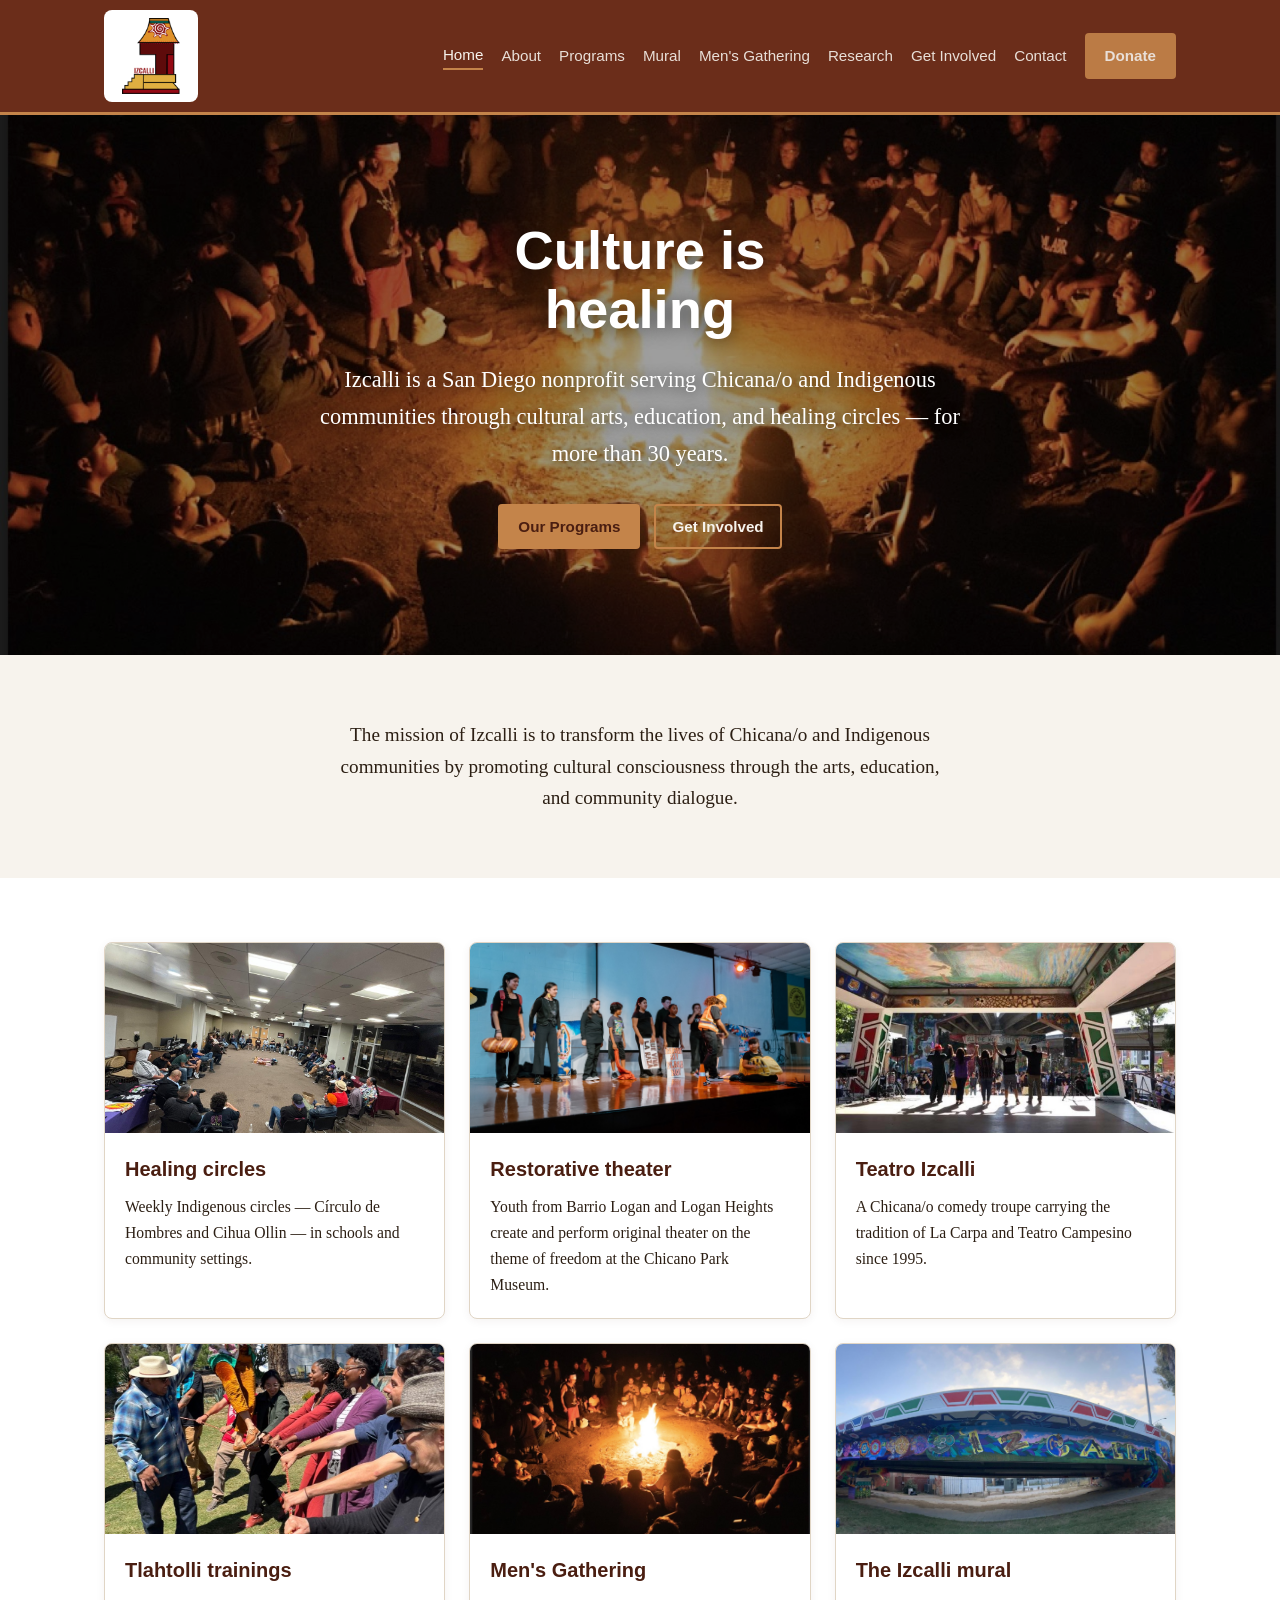
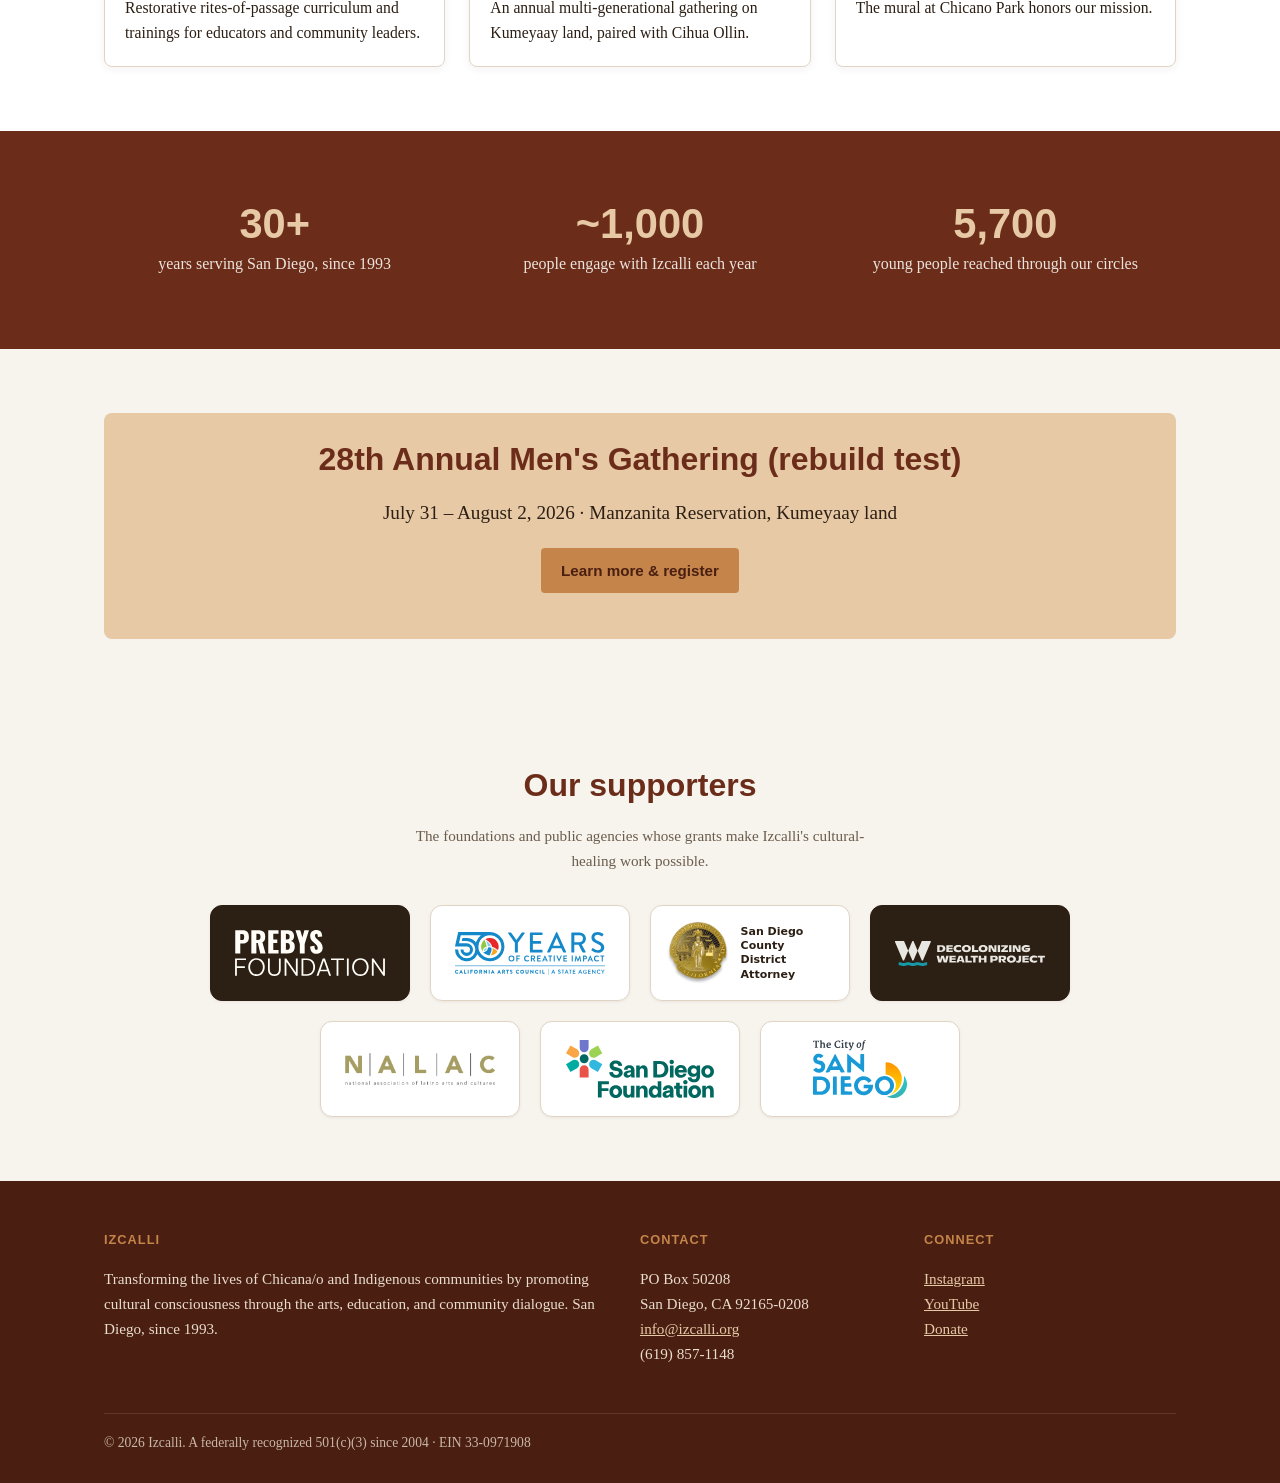
==== commit 484fb075: "Rebuild HTML from content [skip ci]" ====
--- a/index.html
+++ b/index.html
@@ -49,9 +49,7 @@
 <section class="section impact">
   <div class="wrap">
     <div class="grid">
-      <div class="stat"><div class="num">30+</div><div class="lbl">years serving San Diego, since 1993</div></div>
-      <div class="stat"><div class="num">~1,000</div><div class="lbl">people engage with Izcalli each year</div></div>
-      <div class="stat"><div class="num">5,700</div><div class="lbl">young people reached through our circles</div></div>
+      <div class="stat"><div class="num">30+</div><div class="lbl">years serving San Diego, since 1993</div></div><div class="stat"><div class="num">~1,000</div><div class="lbl">people engage with Izcalli each year</div></div><div class="stat"><div class="num">5,700</div><div class="lbl">young people reached through our circles</div></div>
     </div>
   </div>
 </section>
@@ -59,7 +57,7 @@
 <section class="section">
   <div class="wrap">
     <div class="calloutbox">
-      <h2 style="margin-bottom:.2em">28th Annual Men's Gathering</h2>
+      <h2 style="margin-bottom:.2em">28th Annual Men's Gathering (rebuild test)</h2>
       <p class="lead">July 31 &ndash; August 2, 2026 &middot; Manzanita Reservation, Kumeyaay land</p>
       <p><a class="btn" href="mens-gathering.html">Learn more &amp; register</a></p>
     </div>
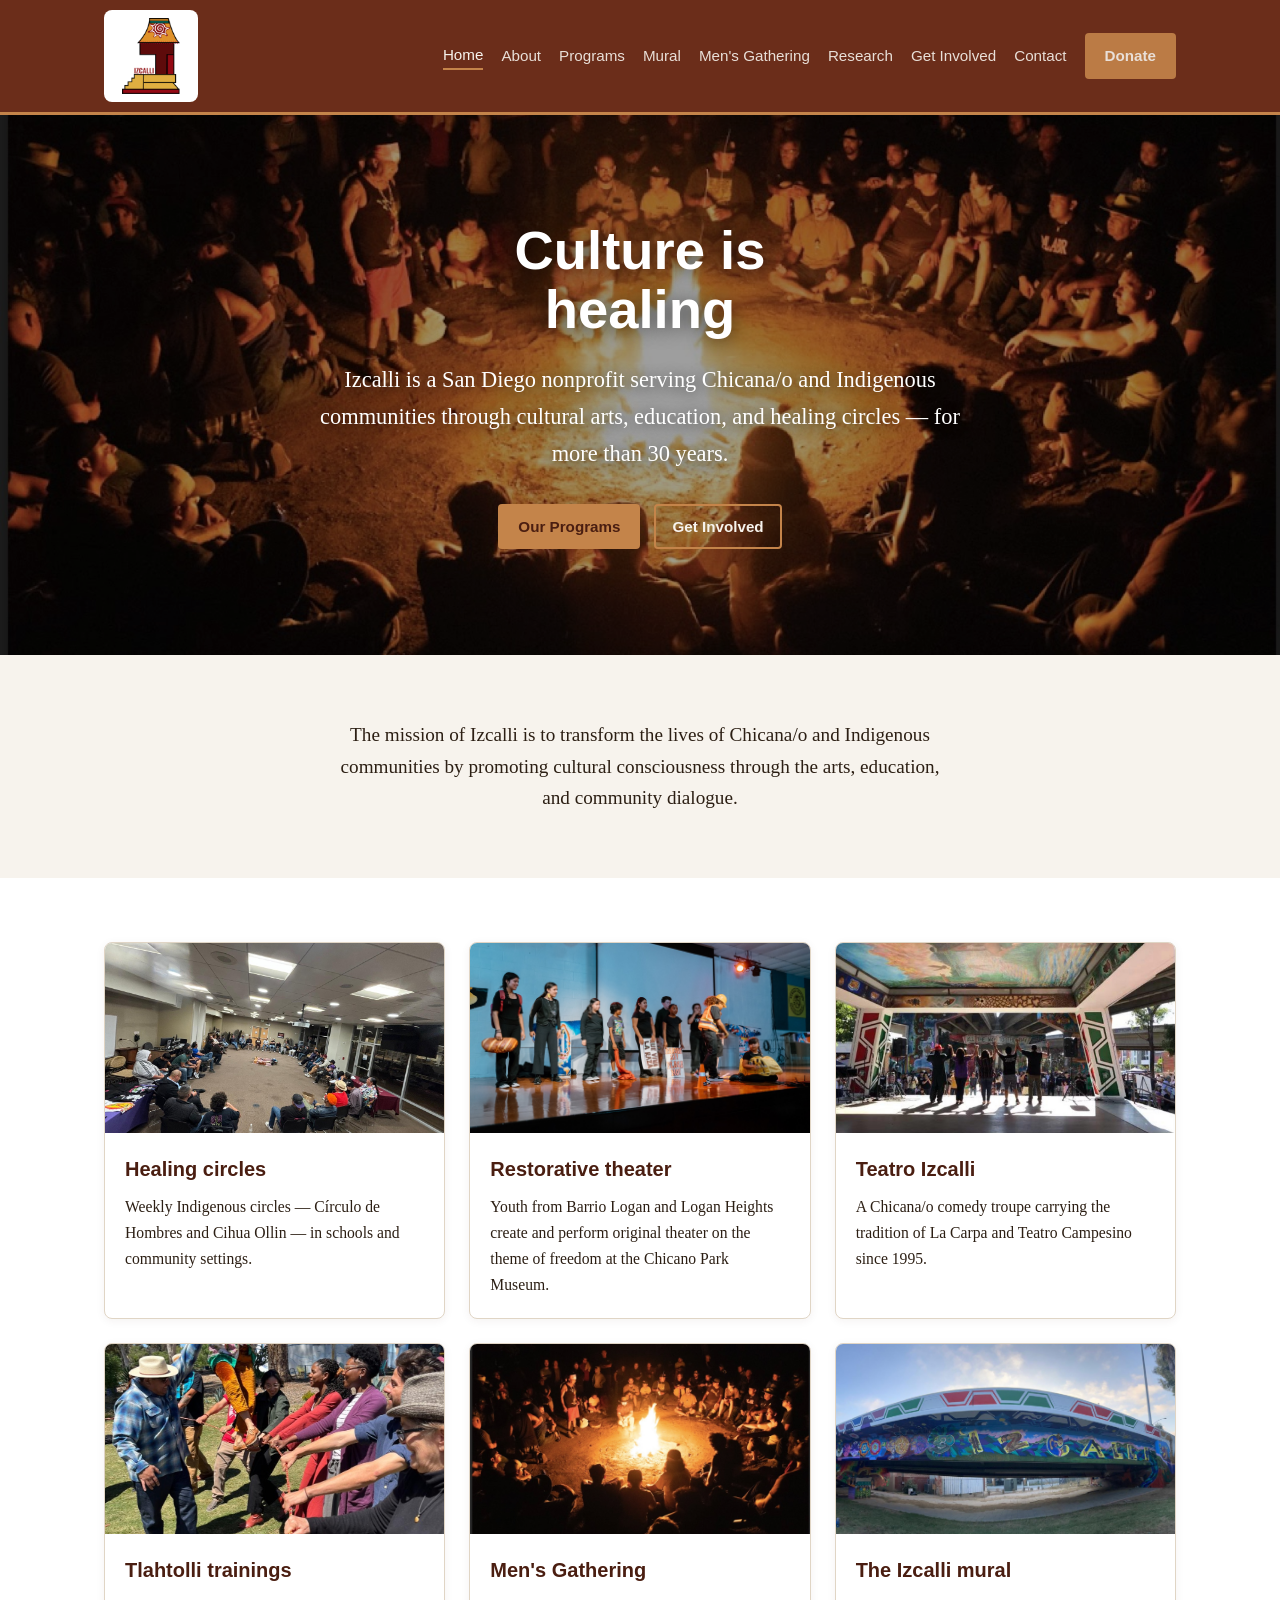
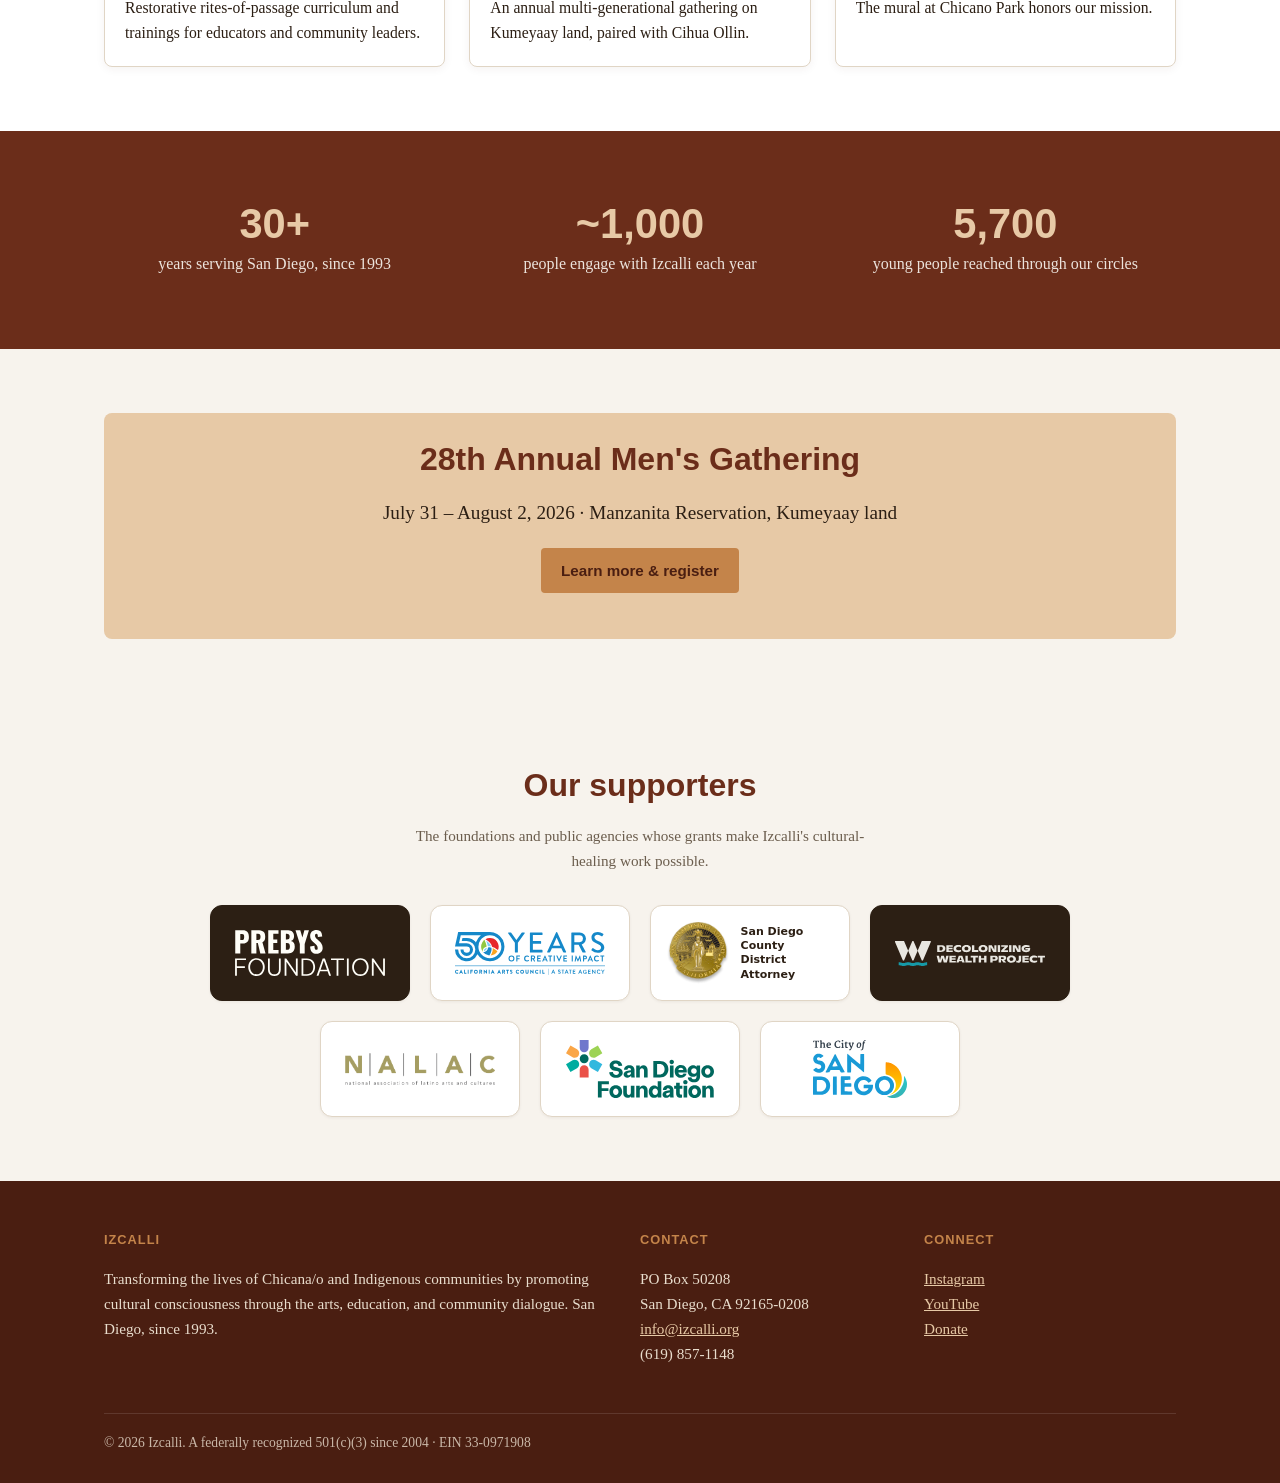
==== commit afe4e635: "Rebuild HTML from content [skip ci]" ====
--- a/index.html
+++ b/index.html
@@ -57,7 +57,7 @@
 <section class="section">
   <div class="wrap">
     <div class="calloutbox">
-      <h2 style="margin-bottom:.2em">28th Annual Men's Gathering (rebuild test)</h2>
+      <h2 style="margin-bottom:.2em">28th Annual Men's Gathering</h2>
       <p class="lead">July 31 &ndash; August 2, 2026 &middot; Manzanita Reservation, Kumeyaay land</p>
       <p><a class="btn" href="mens-gathering.html">Learn more &amp; register</a></p>
     </div>
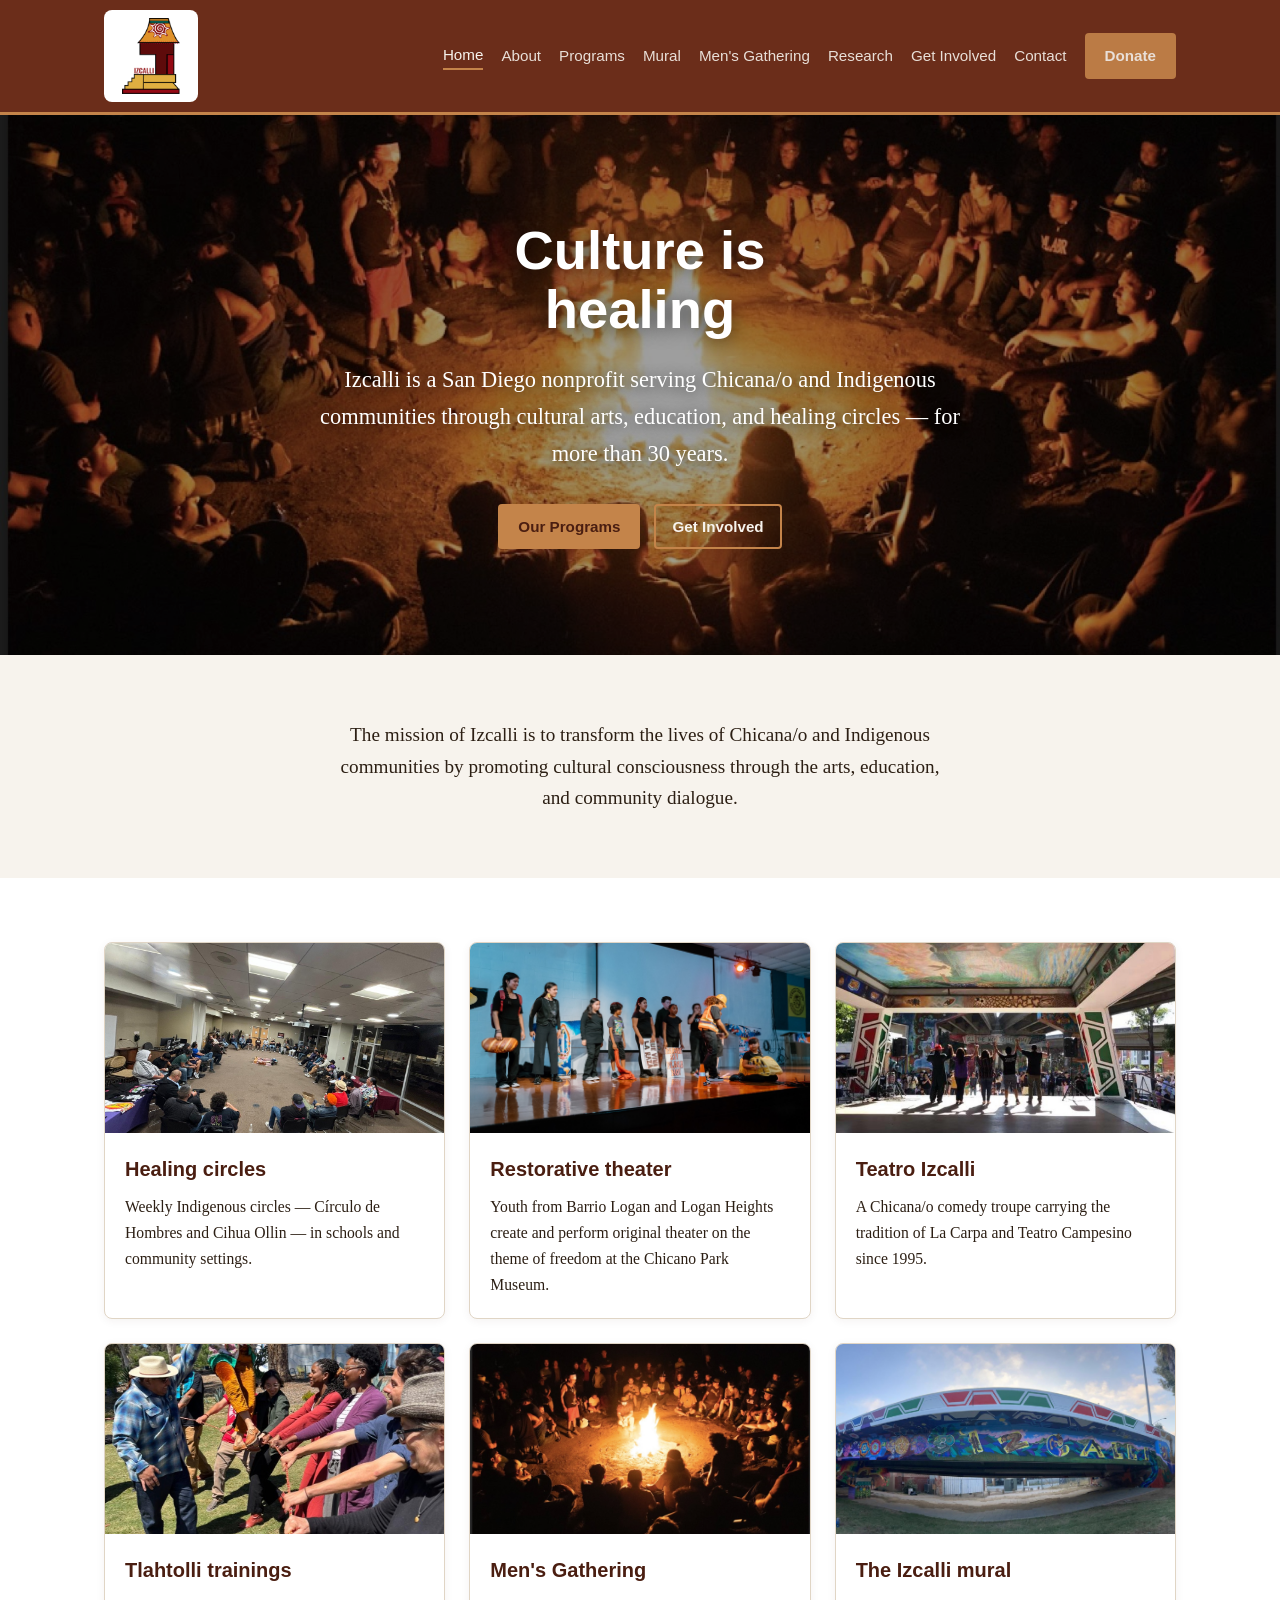
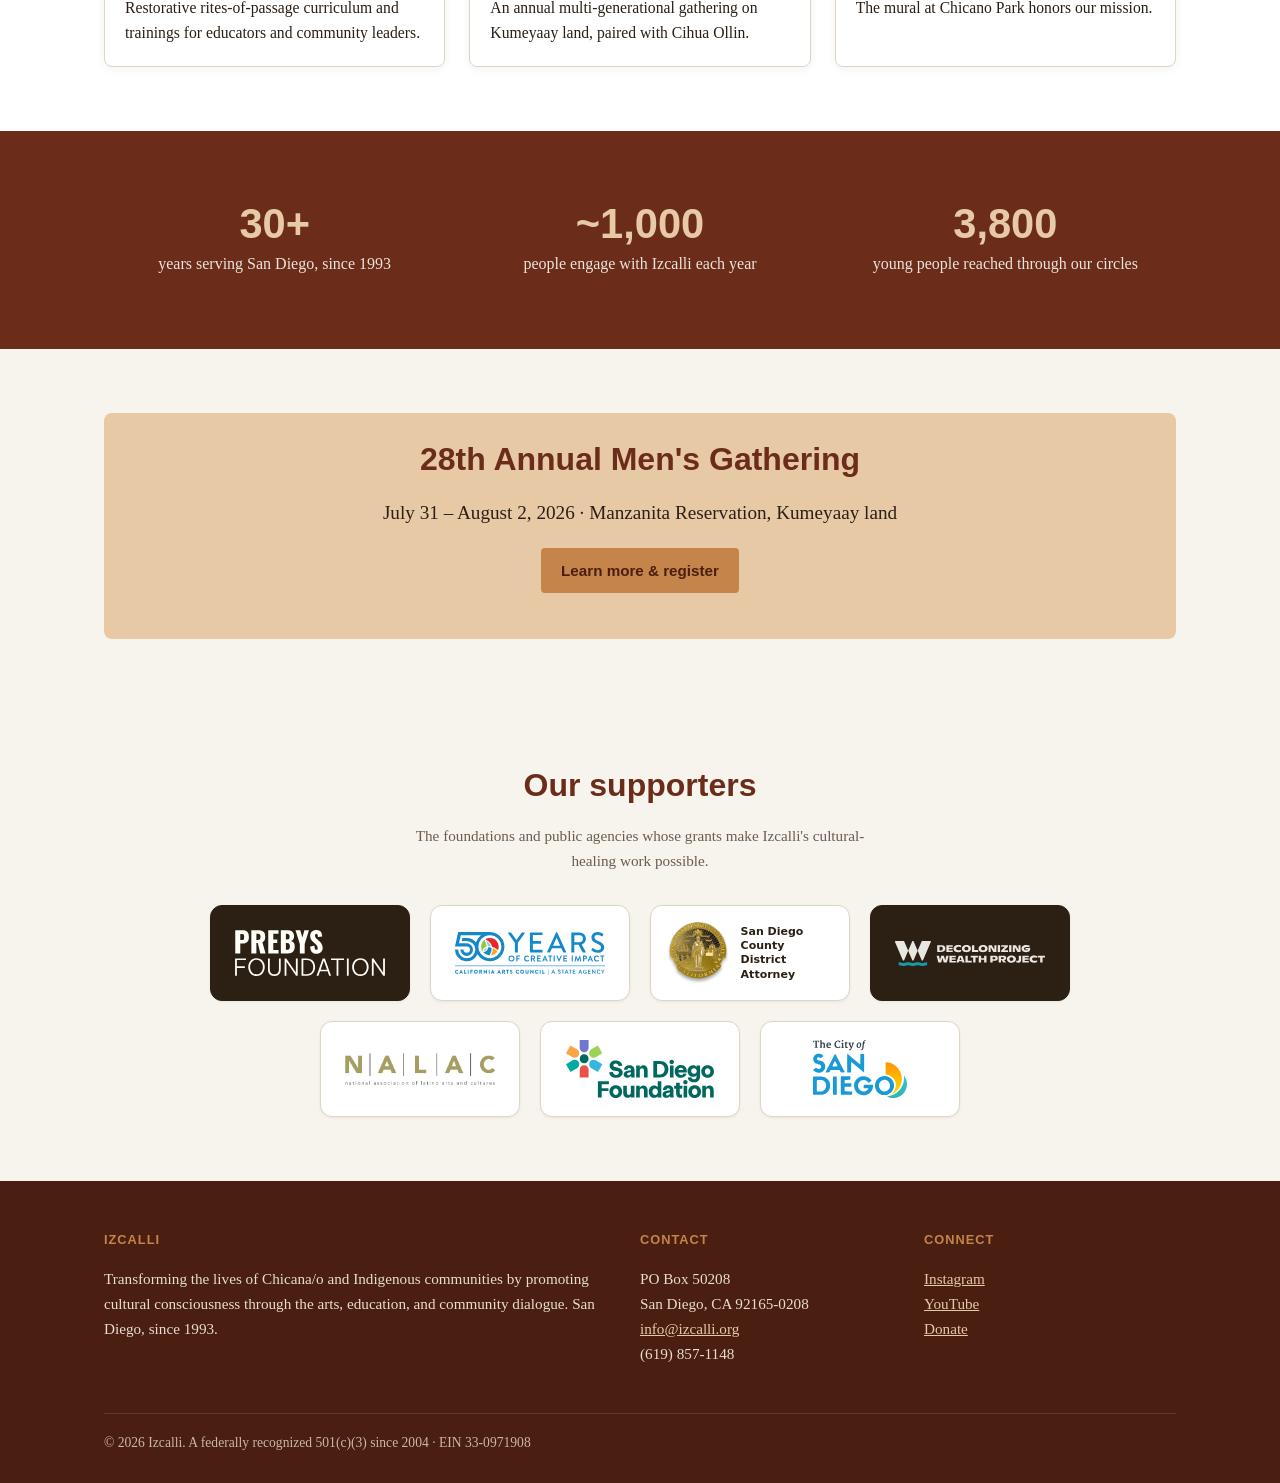
==== commit b35e3bc1: "Rebuild HTML from content [skip ci]" ====
--- a/index.html
+++ b/index.html
@@ -49,7 +49,7 @@
 <section class="section impact">
   <div class="wrap">
     <div class="grid">
-      <div class="stat"><div class="num">30+</div><div class="lbl">years serving San Diego, since 1993</div></div><div class="stat"><div class="num">~1,000</div><div class="lbl">people engage with Izcalli each year</div></div><div class="stat"><div class="num">5,700</div><div class="lbl">young people reached through our circles</div></div>
+      <div class="stat"><div class="num">30+</div><div class="lbl">years serving San Diego, since 1993</div></div><div class="stat"><div class="num">~1,000</div><div class="lbl">people engage with Izcalli each year</div></div><div class="stat"><div class="num">3,800</div><div class="lbl">young people reached through our circles</div></div>
     </div>
   </div>
 </section>
